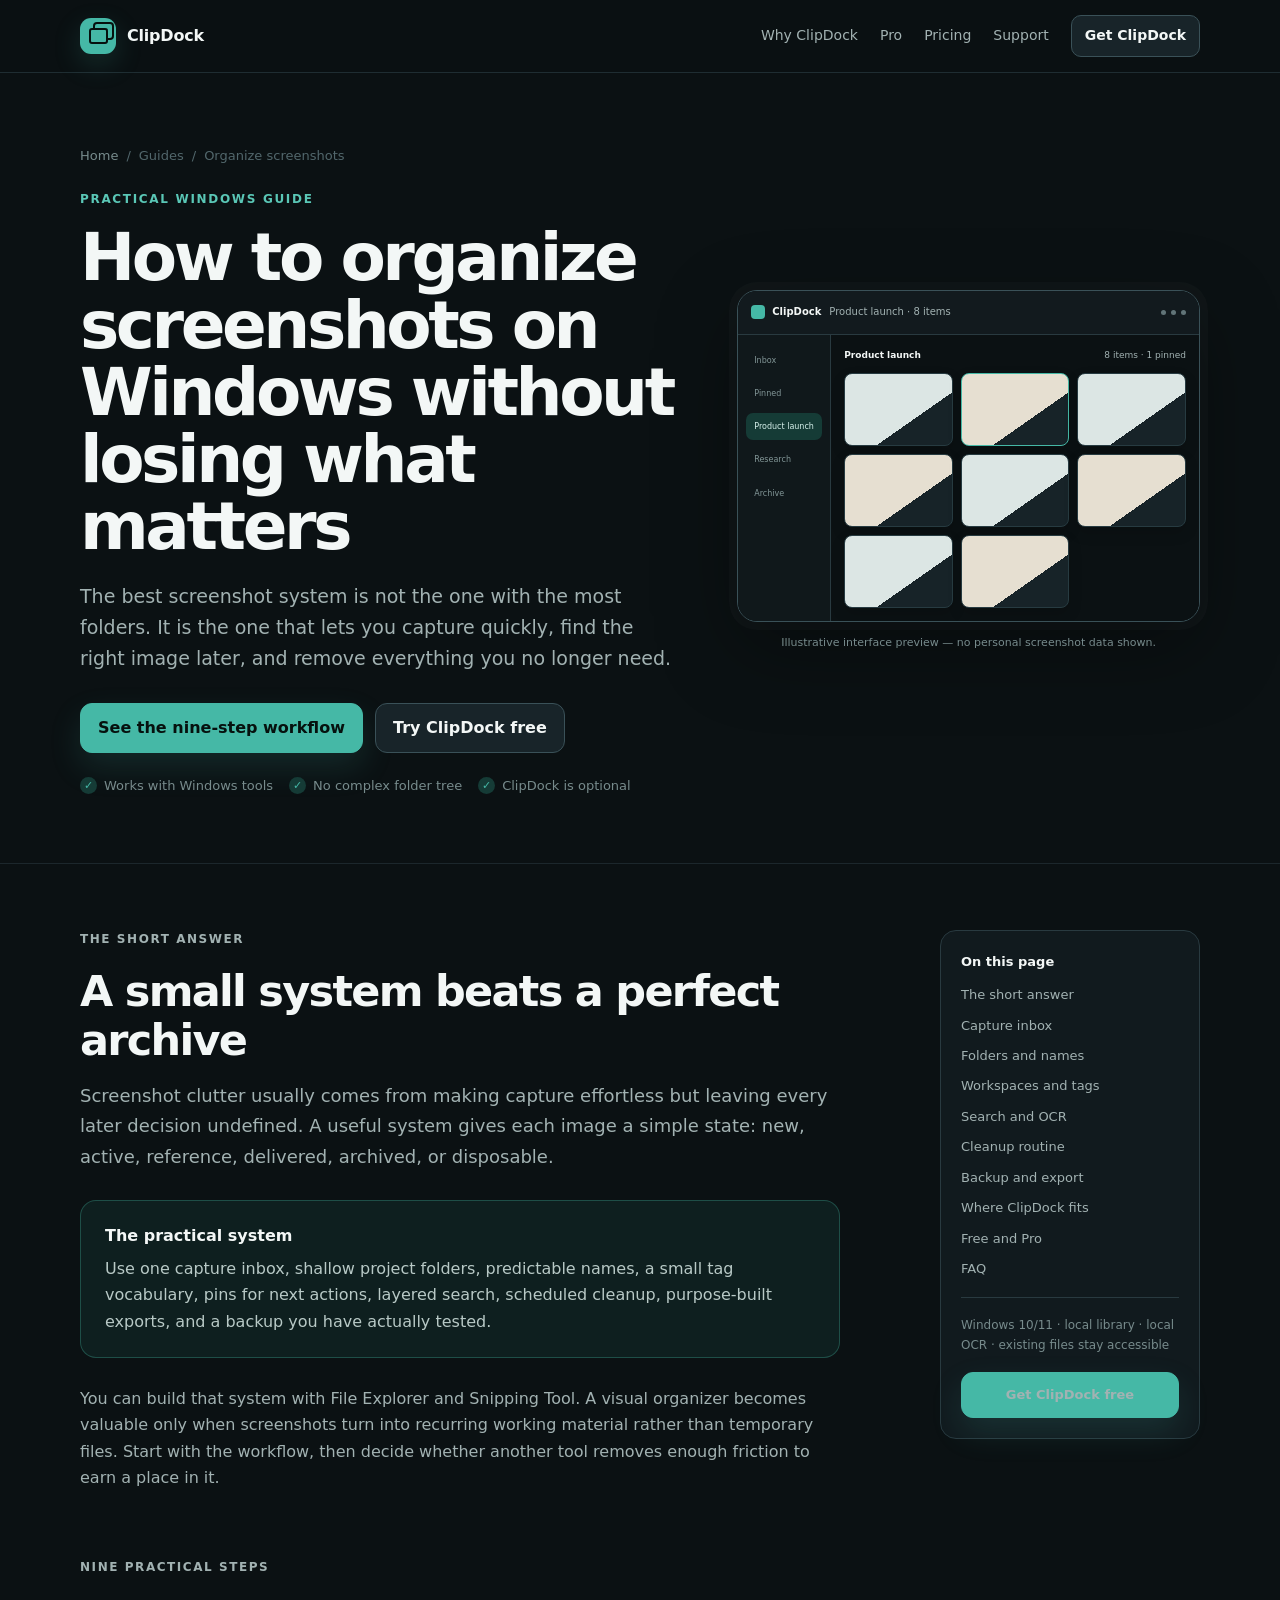
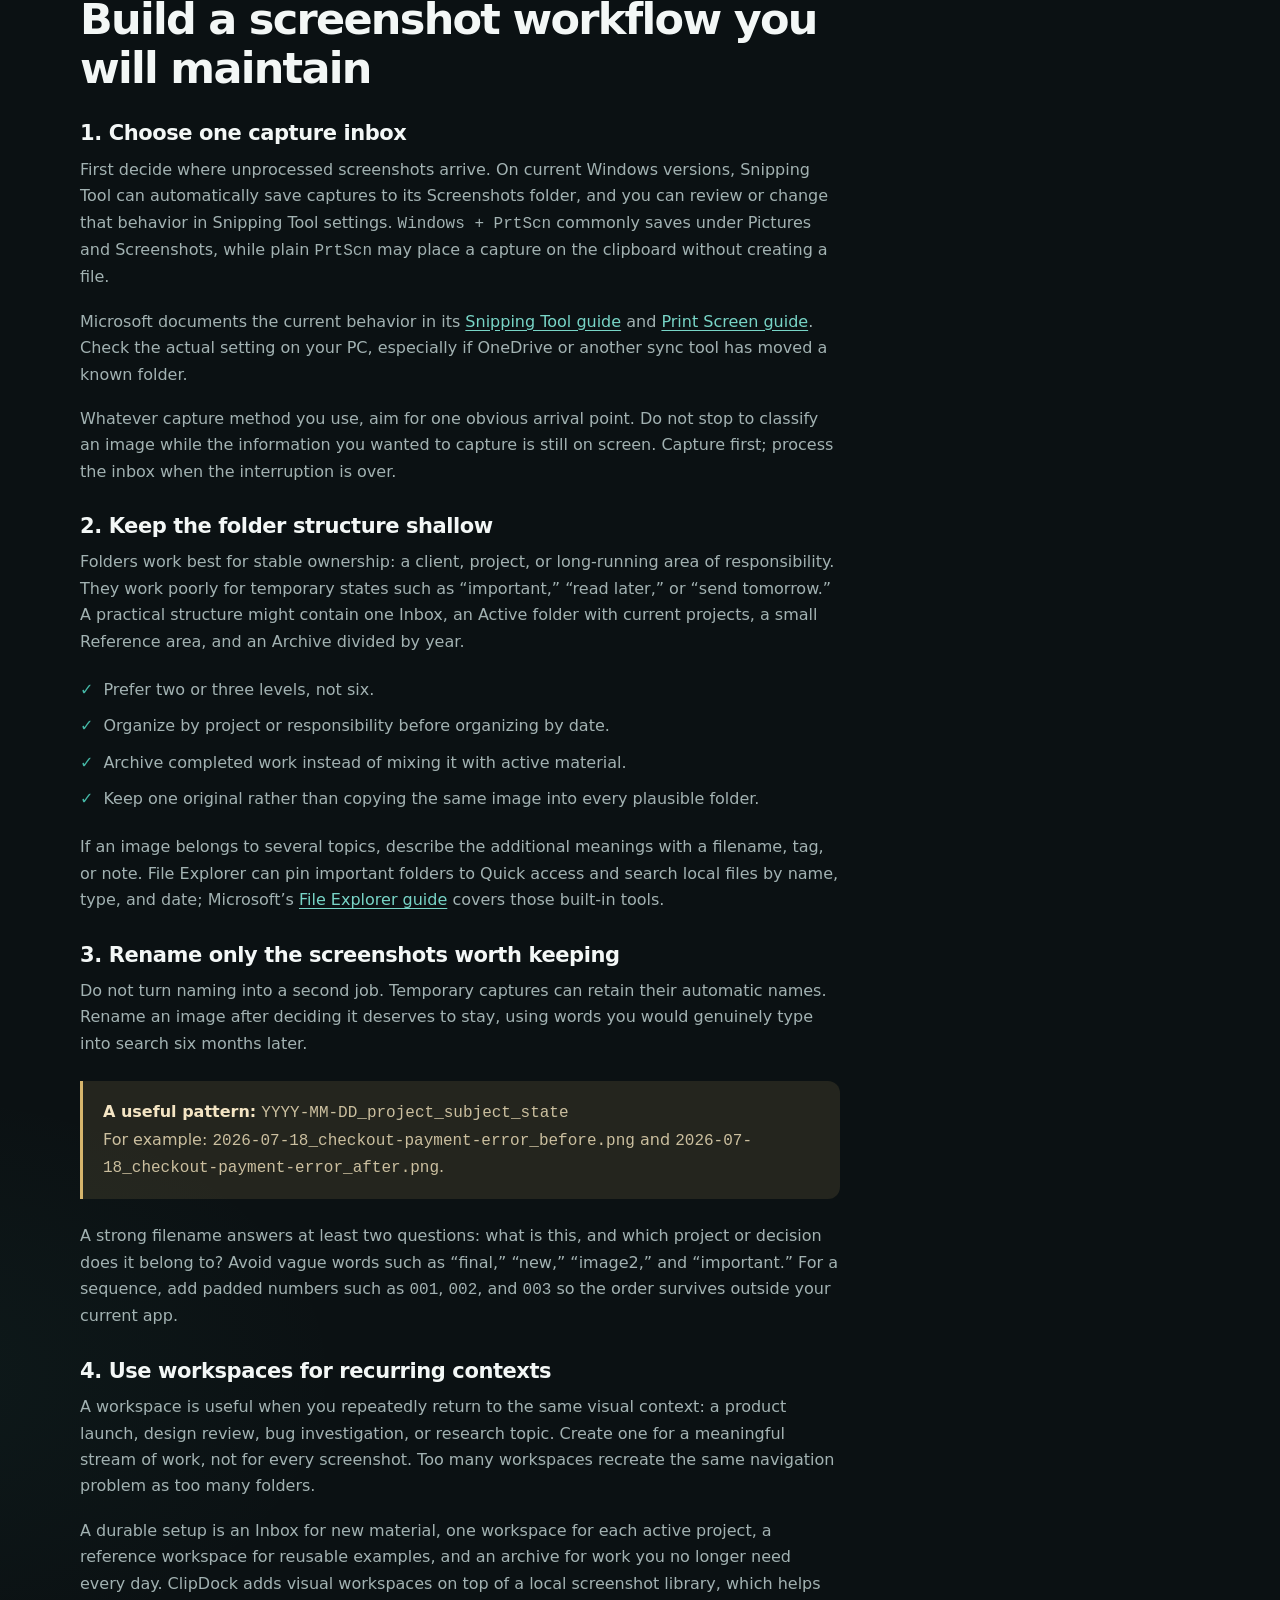
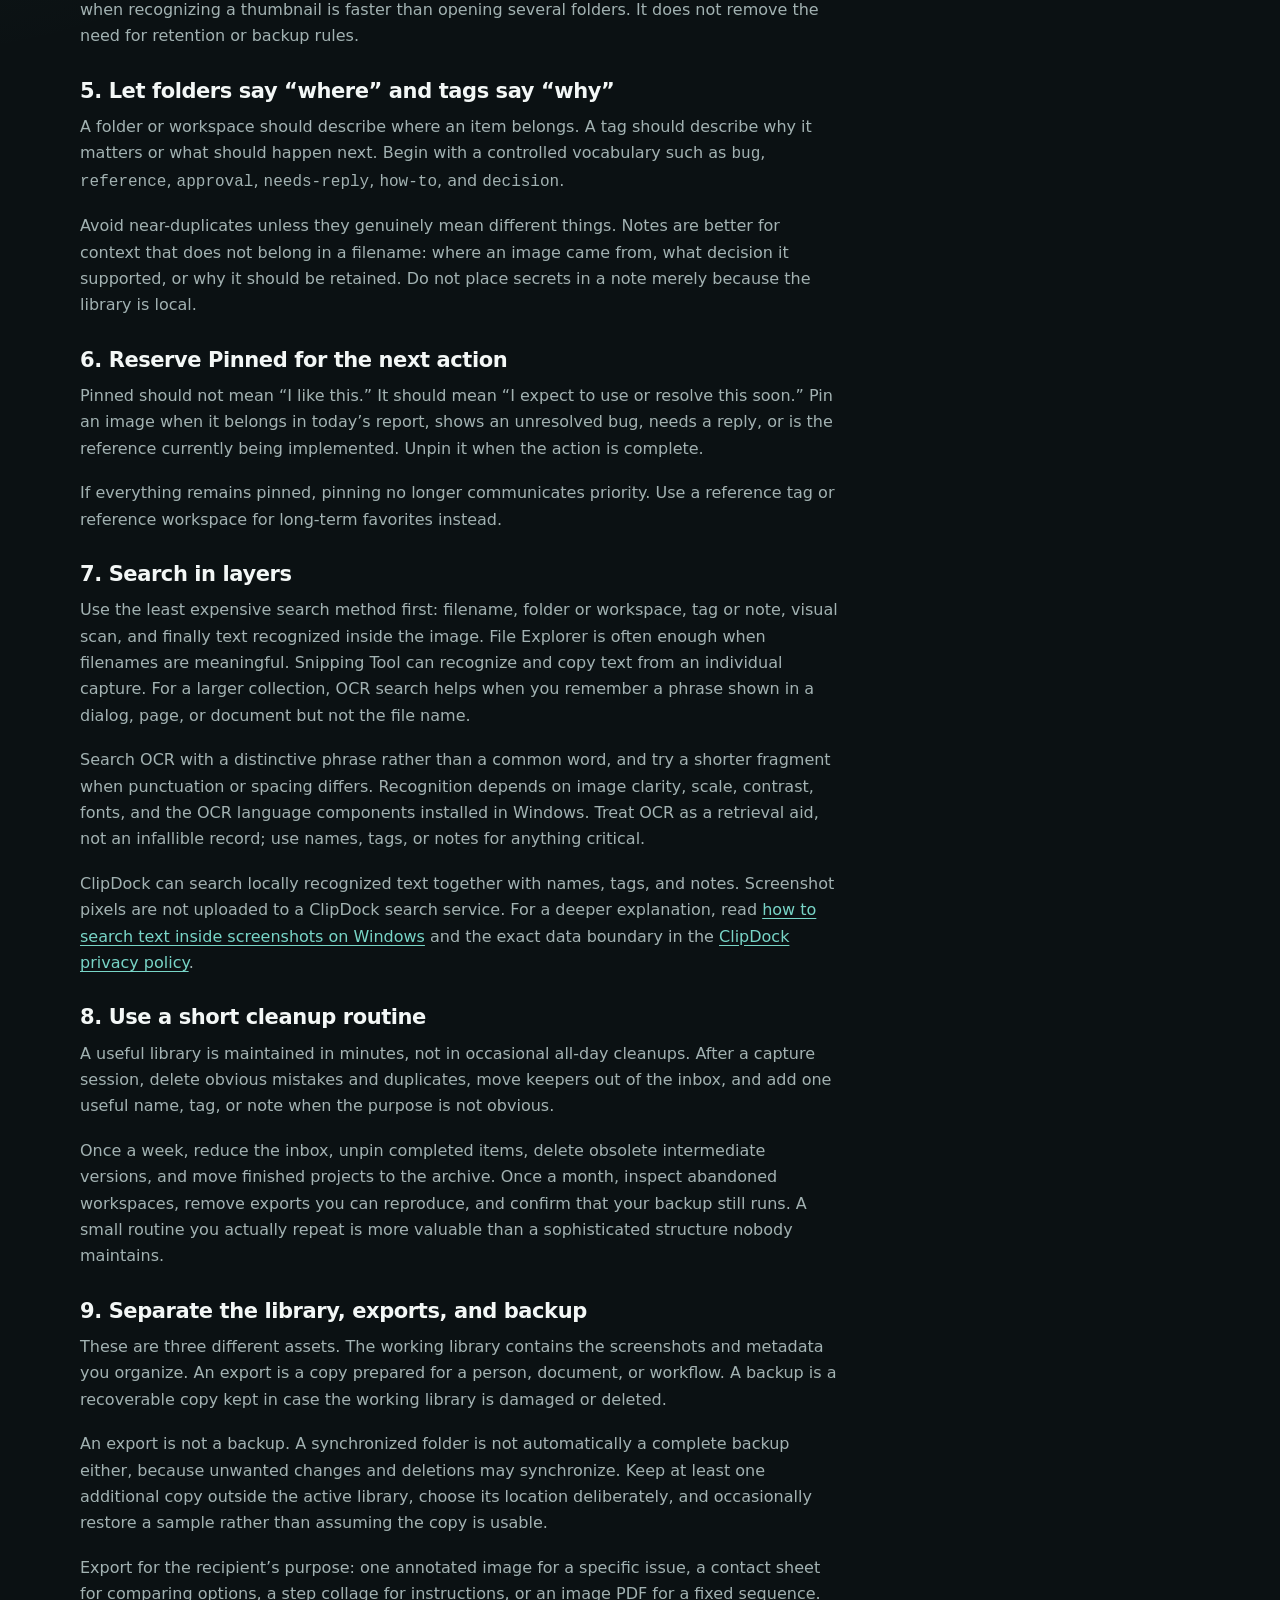
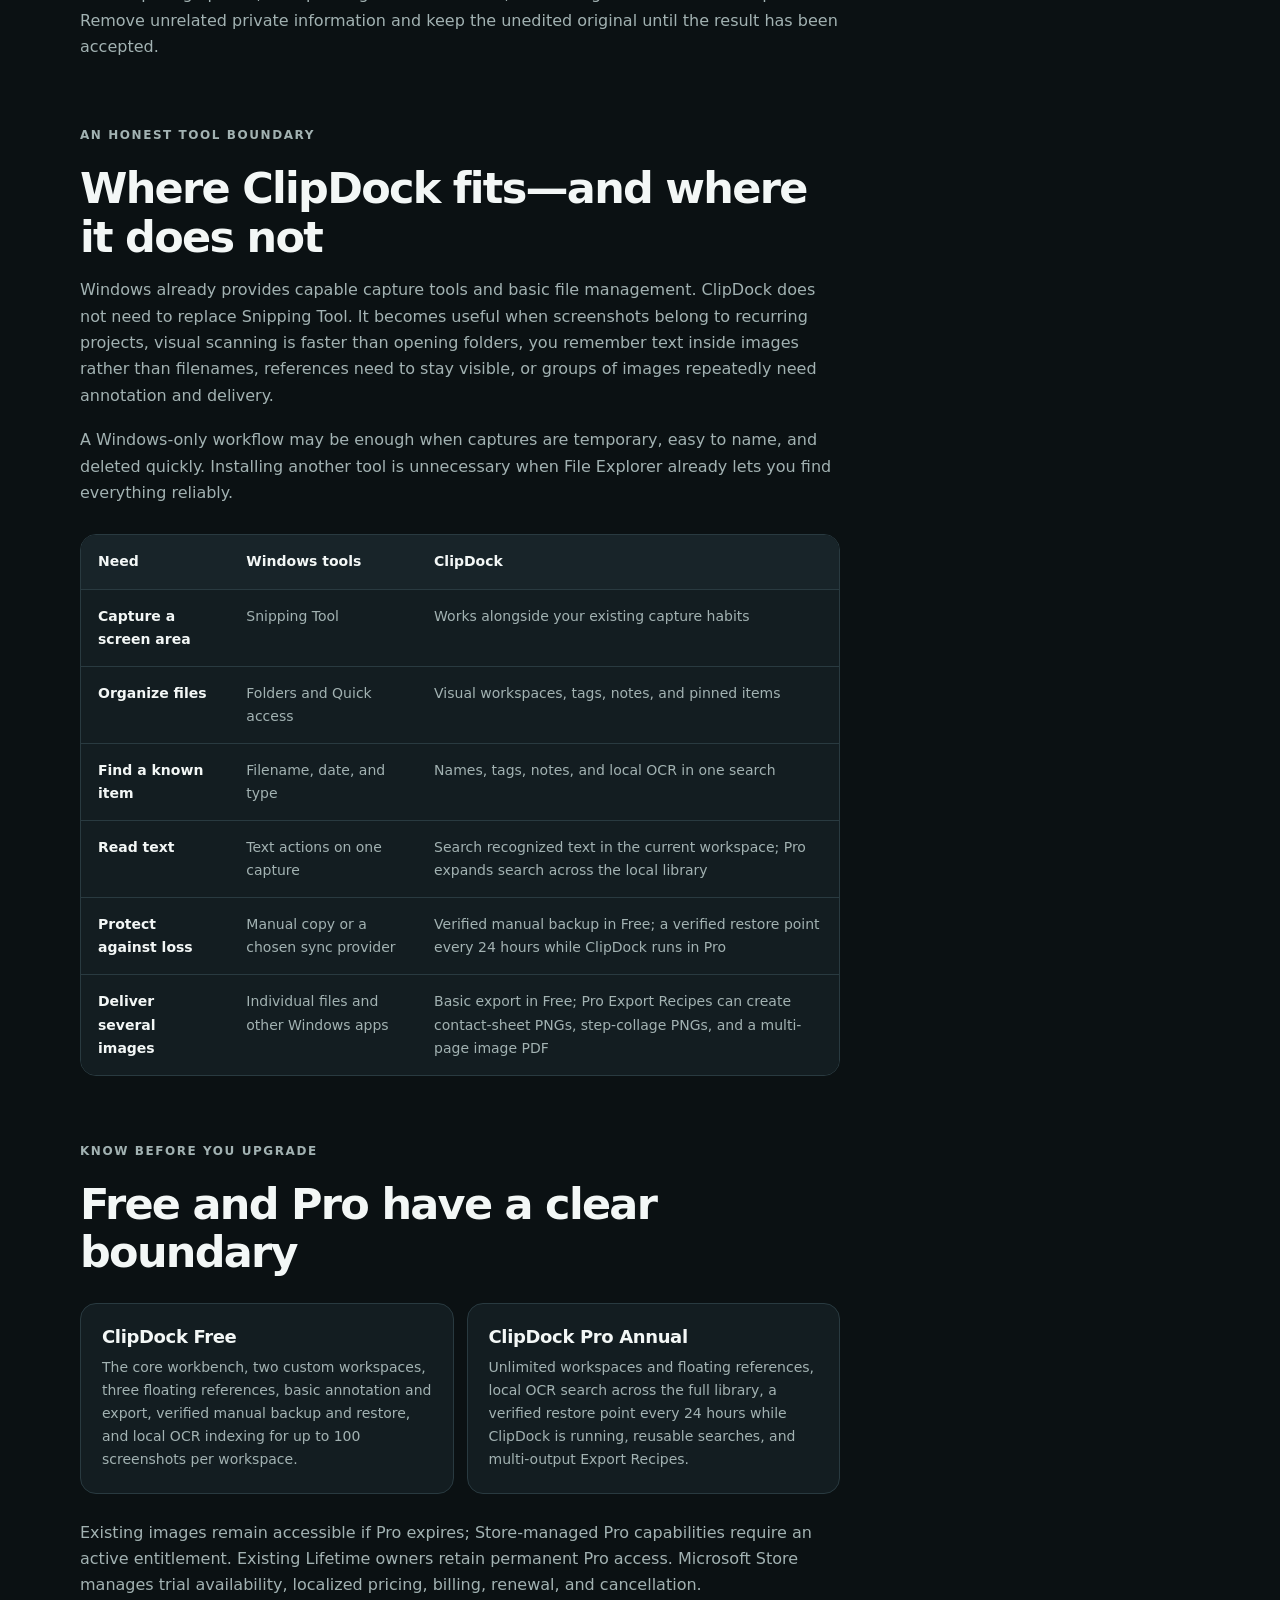
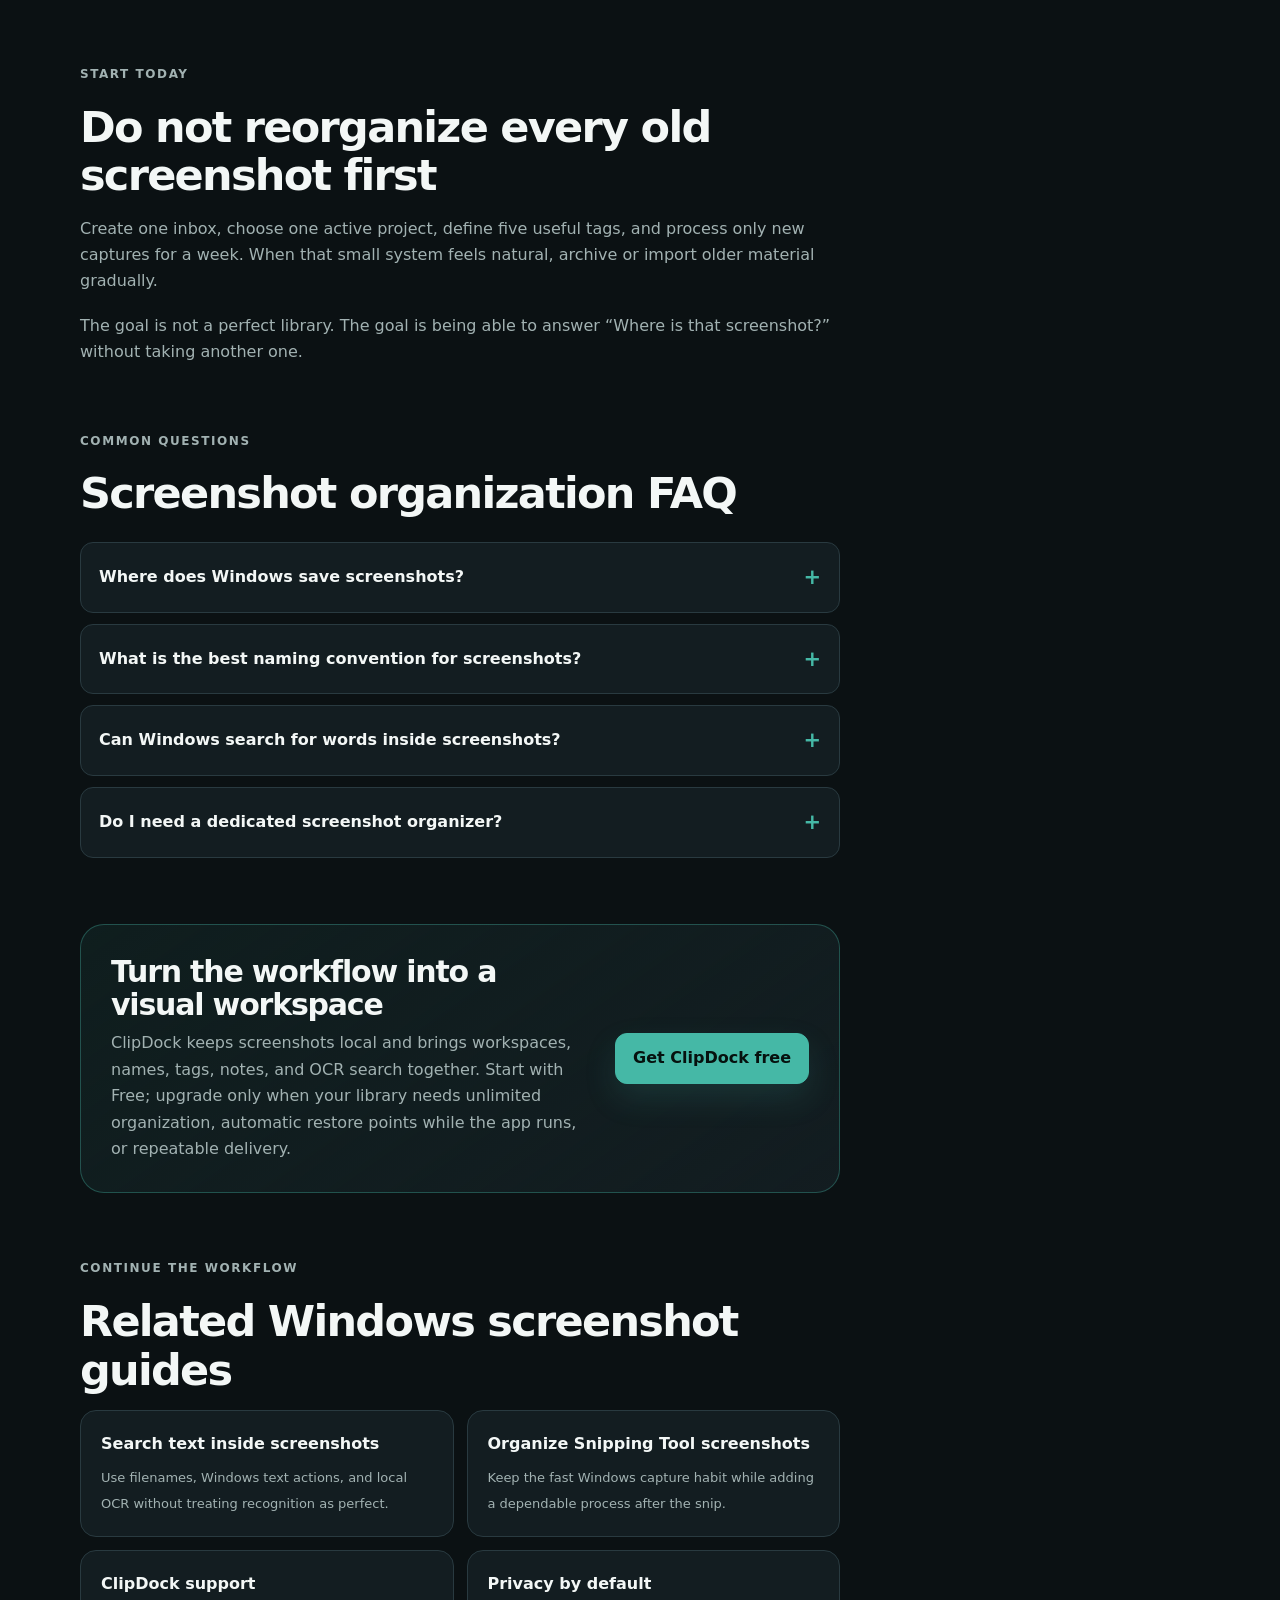
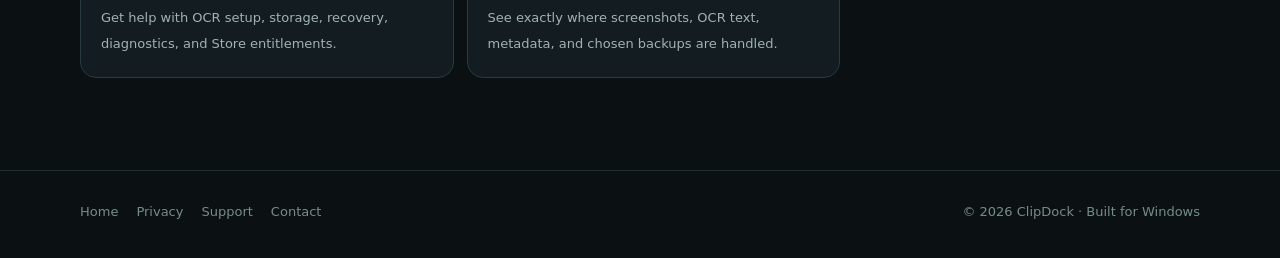
==== how-to-organize-screenshots-on-windows.html @ 5dc4f521 "feat: add focused screenshot workflow guides" ====
<!doctype html>
<html lang="en">
<head>
  <meta charset="utf-8" />
  <meta name="viewport" content="width=device-width,initial-scale=1" />
  <meta name="color-scheme" content="dark" />
  <meta name="theme-color" content="#0b1113" />
  <title>How to Organize Screenshots on Windows | ClipDock</title>
  <meta name="description" content="A practical system for organizing Windows screenshots with folders, useful names, tags, search, cleanup, exports and a backup you can restore." />
  <meta name="robots" content="index,follow,max-image-preview:large" />
  <link rel="canonical" href="https://getclipdock.com/how-to-organize-screenshots-on-windows.html" />
  <link rel="icon" href="/favicon.svg" type="image/svg+xml" />
  <link rel="icon" href="/favicon-32.png" sizes="32x32" type="image/png" />
  <link rel="apple-touch-icon" href="/apple-touch-icon.png" />
  <link rel="manifest" href="/site.webmanifest" />
  <link rel="stylesheet" href="/assets/content.css" />

  <meta property="og:type" content="article" />
  <meta property="og:site_name" content="ClipDock" />
  <meta property="og:title" content="How to Organize Screenshots on Windows" />
  <meta property="og:description" content="A practical nine-step system for turning a crowded Screenshots folder into a library you can actually search, maintain and restore." />
  <meta property="og:url" content="https://getclipdock.com/how-to-organize-screenshots-on-windows.html" />
  <meta property="og:image" content="https://getclipdock.com/assets/og/clipdock-og.png" />
  <meta property="og:image:width" content="1200" />
  <meta property="og:image:height" content="630" />
  <meta property="og:image:alt" content="ClipDock searchable screenshot workspace for Windows" />
  <meta property="article:published_time" content="2026-07-18" />
  <meta property="article:modified_time" content="2026-07-18" />
  <meta name="twitter:card" content="summary_large_image" />
  <meta name="twitter:title" content="How to Organize Screenshots on Windows" />
  <meta name="twitter:description" content="A practical nine-step system for folders, names, tags, OCR search, cleanup, exports and backup." />
  <meta name="twitter:image" content="https://getclipdock.com/assets/og/clipdock-og.png" />
  <meta name="twitter:image:alt" content="ClipDock searchable screenshot workspace for Windows" />

  <script type="application/ld+json">
  {
    "@context": "https://schema.org",
    "@graph": [
      {
        "@type": "BreadcrumbList",
        "itemListElement": [
          {"@type": "ListItem", "position": 1, "name": "Home", "item": "https://getclipdock.com/"},
          {"@type": "ListItem", "position": 2, "name": "Guides", "item": "https://getclipdock.com/#guides"},
          {"@type": "ListItem", "position": 3, "name": "How to organize screenshots on Windows", "item": "https://getclipdock.com/how-to-organize-screenshots-on-windows.html"}
        ]
      },
      {
        "@type": "Article",
        "headline": "How to organize screenshots on Windows without losing what matters",
        "description": "A practical nine-step workflow for organizing, finding, cleaning up, exporting and backing up screenshots on Windows.",
        "datePublished": "2026-07-18",
        "dateModified": "2026-07-18",
        "mainEntityOfPage": "https://getclipdock.com/how-to-organize-screenshots-on-windows.html",
        "image": "https://getclipdock.com/assets/og/clipdock-og.png",
        "author": {"@type": "Organization", "name": "ClipDock", "url": "https://getclipdock.com/"},
        "publisher": {"@type": "Organization", "name": "ClipDock", "url": "https://getclipdock.com/"}
      }
    ]
  }
  </script>
</head>
<body>
  <a class="skipLink" href="#main">Skip to content</a>

  <header class="siteHeader">
    <div class="shell headerInner">
      <a class="brandLockup" href="/" aria-label="ClipDock home">
        <span class="brandMark" aria-hidden="true"></span>
        <span>ClipDock</span>
      </a>
      <nav class="headerNav" aria-label="Primary navigation">
        <a href="/#features">Why ClipDock</a>
        <a href="/#pro">Pro</a>
        <a href="/#pricing">Pricing</a>
        <a href="support.html">Support</a>
        <a class="button buttonSmall headerStore" href="https://apps.microsoft.com/detail/9NG4M120496J?cid=clipdock_website_organize_header" target="_blank" rel="noopener noreferrer">Get ClipDock</a>
      </nav>
    </div>
  </header>

  <main id="main">
    <section class="shell guideHero" aria-labelledby="guide-title">
      <div class="guideHeroCopy">
        <nav class="breadcrumbs" aria-label="Breadcrumb">
          <a href="/">Home</a><span aria-hidden="true">/</span><span>Guides</span><span aria-hidden="true">/</span><span>Organize screenshots</span>
        </nav>
        <p class="eyebrow">Practical Windows guide</p>
        <h1 id="guide-title">How to organize screenshots on Windows without losing what matters</h1>
        <p class="heroLead">The best screenshot system is not the one with the most folders. It is the one that lets you capture quickly, find the right image later, and remove everything you no longer need.</p>
        <div class="heroActions">
          <a class="button buttonPrimary" href="#workflow">See the nine-step workflow</a>
          <a class="button" href="https://apps.microsoft.com/detail/9NG4M120496J?cid=clipdock_website_organize_hero" target="_blank" rel="noopener noreferrer">Try ClipDock free</a>
        </div>
        <ul class="heroMeta" aria-label="Guide summary">
          <li>Works with Windows tools</li>
          <li>No complex folder tree</li>
          <li>ClipDock is optional</li>
        </ul>
      </div>

      <div>
        <div class="productVisual" role="img" aria-label="Illustrated ClipDock workspace with project navigation, organized screenshot cards and one pinned item">
          <div class="visualTop">
            <span class="visualBrand"><i aria-hidden="true"></i>ClipDock</span>
            <span>Product launch · 8 items</span>
            <span class="visualDots" aria-hidden="true"><i></i><i></i><i></i></span>
          </div>
          <div class="workspaceMock">
            <div class="workspaceSide" aria-hidden="true">
              <span>Inbox</span>
              <span>Pinned</span>
              <span class="active">Product launch</span>
              <span>Research</span>
              <span>Archive</span>
            </div>
            <div class="workspaceCanvas" aria-hidden="true">
              <div class="workspaceHead"><strong>Product launch</strong><span>8 items · 1 pinned</span></div>
              <div class="workspaceGrid">
                <span class="workspaceCard"></span><span class="workspaceCard pinned"></span><span class="workspaceCard"></span>
                <span class="workspaceCard"></span><span class="workspaceCard"></span><span class="workspaceCard"></span>
                <span class="workspaceCard"></span><span class="workspaceCard"></span>
              </div>
            </div>
          </div>
        </div>
        <p class="visualCaption">Illustrative interface preview — no personal screenshot data shown.</p>
      </div>
    </section>

    <section class="contentSection">
      <div class="shell contentLayout">
        <article class="article">
          <section id="quick-answer">
            <p class="kicker">The short answer</p>
            <h2>A small system beats a perfect archive</h2>
            <p class="lede">Screenshot clutter usually comes from making capture effortless but leaving every later decision undefined. A useful system gives each image a simple state: new, active, reference, delivered, archived, or disposable.</p>
            <div class="callout">
              <strong>The practical system</strong>
              <p>Use one capture inbox, shallow project folders, predictable names, a small tag vocabulary, pins for next actions, layered search, scheduled cleanup, purpose-built exports, and a backup you have actually tested.</p>
            </div>
            <p>You can build that system with File Explorer and Snipping Tool. A visual organizer becomes valuable only when screenshots turn into recurring working material rather than temporary files. Start with the workflow, then decide whether another tool removes enough friction to earn a place in it.</p>
          </section>

          <section id="workflow">
            <p class="kicker">Nine practical steps</p>
            <h2>Build a screenshot workflow you will maintain</h2>

            <h3 id="inbox">1. Choose one capture inbox</h3>
            <p>First decide where unprocessed screenshots arrive. On current Windows versions, Snipping Tool can automatically save captures to its Screenshots folder, and you can review or change that behavior in Snipping Tool settings. <code>Windows + PrtScn</code> commonly saves under Pictures and Screenshots, while plain <code>PrtScn</code> may place a capture on the clipboard without creating a file.</p>
            <p>Microsoft documents the current behavior in its <a href="https://support.microsoft.com/en-us/windows/apps/use-snipping-tool-to-capture-screenshots" target="_blank" rel="noopener noreferrer">Snipping Tool guide</a> and <a href="https://support.microsoft.com/en-us/windows/keyboard-shortcut-for-print-screen-601210c0-b3a9-7b58-bc40-bae4dcf5f108" target="_blank" rel="noopener noreferrer">Print Screen guide</a>. Check the actual setting on your PC, especially if OneDrive or another sync tool has moved a known folder.</p>
            <p>Whatever capture method you use, aim for one obvious arrival point. Do not stop to classify an image while the information you wanted to capture is still on screen. Capture first; process the inbox when the interruption is over.</p>

            <h3 id="folders">2. Keep the folder structure shallow</h3>
            <p>Folders work best for stable ownership: a client, project, or long-running area of responsibility. They work poorly for temporary states such as “important,” “read later,” or “send tomorrow.” A practical structure might contain one Inbox, an Active folder with current projects, a small Reference area, and an Archive divided by year.</p>
            <ul class="checkList">
              <li>Prefer two or three levels, not six.</li>
              <li>Organize by project or responsibility before organizing by date.</li>
              <li>Archive completed work instead of mixing it with active material.</li>
              <li>Keep one original rather than copying the same image into every plausible folder.</li>
            </ul>
            <p>If an image belongs to several topics, describe the additional meanings with a filename, tag, or note. File Explorer can pin important folders to Quick access and search local files by name, type, and date; Microsoft’s <a href="https://support.microsoft.com/en-us/windows/experience/fileexplorer/file-explorer-in-windows" target="_blank" rel="noopener noreferrer">File Explorer guide</a> covers those built-in tools.</p>

            <h3 id="names">3. Rename only the screenshots worth keeping</h3>
            <p>Do not turn naming into a second job. Temporary captures can retain their automatic names. Rename an image after deciding it deserves to stay, using words you would genuinely type into search six months later.</p>
            <div class="note"><strong>A useful pattern:</strong> <code>YYYY-MM-DD_project_subject_state</code><br />For example: <code>2026-07-18_checkout-payment-error_before.png</code> and <code>2026-07-18_checkout-payment-error_after.png</code>.</div>
            <p>A strong filename answers at least two questions: what is this, and which project or decision does it belong to? Avoid vague words such as “final,” “new,” “image2,” and “important.” For a sequence, add padded numbers such as <code>001</code>, <code>002</code>, and <code>003</code> so the order survives outside your current app.</p>

            <h3 id="workspaces">4. Use workspaces for recurring contexts</h3>
            <p>A workspace is useful when you repeatedly return to the same visual context: a product launch, design review, bug investigation, or research topic. Create one for a meaningful stream of work, not for every screenshot. Too many workspaces recreate the same navigation problem as too many folders.</p>
            <p>A durable setup is an Inbox for new material, one workspace for each active project, a reference workspace for reusable examples, and an archive for work you no longer need every day. ClipDock adds visual workspaces on top of a local screenshot library, which helps when recognizing a thumbnail is faster than opening several folders. It does not remove the need for retention or backup rules.</p>

            <h3 id="tags">5. Let folders say “where” and tags say “why”</h3>
            <p>A folder or workspace should describe where an item belongs. A tag should describe why it matters or what should happen next. Begin with a controlled vocabulary such as <code>bug</code>, <code>reference</code>, <code>approval</code>, <code>needs-reply</code>, <code>how-to</code>, and <code>decision</code>.</p>
            <p>Avoid near-duplicates unless they genuinely mean different things. Notes are better for context that does not belong in a filename: where an image came from, what decision it supported, or why it should be retained. Do not place secrets in a note merely because the library is local.</p>

            <h3 id="pinned">6. Reserve Pinned for the next action</h3>
            <p>Pinned should not mean “I like this.” It should mean “I expect to use or resolve this soon.” Pin an image when it belongs in today’s report, shows an unresolved bug, needs a reply, or is the reference currently being implemented. Unpin it when the action is complete.</p>
            <p>If everything remains pinned, pinning no longer communicates priority. Use a reference tag or reference workspace for long-term favorites instead.</p>

            <h3 id="search">7. Search in layers</h3>
            <p>Use the least expensive search method first: filename, folder or workspace, tag or note, visual scan, and finally text recognized inside the image. File Explorer is often enough when filenames are meaningful. Snipping Tool can recognize and copy text from an individual capture. For a larger collection, OCR search helps when you remember a phrase shown in a dialog, page, or document but not the file name.</p>
            <p>Search OCR with a distinctive phrase rather than a common word, and try a shorter fragment when punctuation or spacing differs. Recognition depends on image clarity, scale, contrast, fonts, and the OCR language components installed in Windows. Treat OCR as a retrieval aid, not an infallible record; use names, tags, or notes for anything critical.</p>
            <p>ClipDock can search locally recognized text together with names, tags, and notes. Screenshot pixels are not uploaded to a ClipDock search service. For a deeper explanation, read <a href="search-text-in-screenshots-windows.html">how to search text inside screenshots on Windows</a> and the exact data boundary in the <a href="privacy.html">ClipDock privacy policy</a>.</p>

            <h3 id="cleanup">8. Use a short cleanup routine</h3>
            <p>A useful library is maintained in minutes, not in occasional all-day cleanups. After a capture session, delete obvious mistakes and duplicates, move keepers out of the inbox, and add one useful name, tag, or note when the purpose is not obvious.</p>
            <p>Once a week, reduce the inbox, unpin completed items, delete obsolete intermediate versions, and move finished projects to the archive. Once a month, inspect abandoned workspaces, remove exports you can reproduce, and confirm that your backup still runs. A small routine you actually repeat is more valuable than a sophisticated structure nobody maintains.</p>

            <h3 id="backup-export">9. Separate the library, exports, and backup</h3>
            <p>These are three different assets. The working library contains the screenshots and metadata you organize. An export is a copy prepared for a person, document, or workflow. A backup is a recoverable copy kept in case the working library is damaged or deleted.</p>
            <p>An export is not a backup. A synchronized folder is not automatically a complete backup either, because unwanted changes and deletions may synchronize. Keep at least one additional copy outside the active library, choose its location deliberately, and occasionally restore a sample rather than assuming the copy is usable.</p>
            <p>Export for the recipient’s purpose: one annotated image for a specific issue, a contact sheet for comparing options, a step collage for instructions, or an image PDF for a fixed sequence. Remove unrelated private information and keep the unedited original until the result has been accepted.</p>
          </section>

          <section id="where-clipdock-fits">
            <p class="kicker">An honest tool boundary</p>
            <h2>Where ClipDock fits—and where it does not</h2>
            <p>Windows already provides capable capture tools and basic file management. ClipDock does not need to replace Snipping Tool. It becomes useful when screenshots belong to recurring projects, visual scanning is faster than opening folders, you remember text inside images rather than filenames, references need to stay visible, or groups of images repeatedly need annotation and delivery.</p>
            <p>A Windows-only workflow may be enough when captures are temporary, easy to name, and deleted quickly. Installing another tool is unnecessary when File Explorer already lets you find everything reliably.</p>
            <div class="comparisonWrap">
              <table class="comparison">
                <thead><tr><th scope="col">Need</th><th scope="col">Windows tools</th><th scope="col">ClipDock</th></tr></thead>
                <tbody>
                  <tr><td>Capture a screen area</td><td>Snipping Tool</td><td>Works alongside your existing capture habits</td></tr>
                  <tr><td>Organize files</td><td>Folders and Quick access</td><td>Visual workspaces, tags, notes, and pinned items</td></tr>
                  <tr><td>Find a known item</td><td>Filename, date, and type</td><td>Names, tags, notes, and local OCR in one search</td></tr>
                  <tr><td>Read text</td><td>Text actions on one capture</td><td>Search recognized text in the current workspace; Pro expands search across the local library</td></tr>
                  <tr><td>Protect against loss</td><td>Manual copy or a chosen sync provider</td><td>Verified manual backup in Free; a verified restore point every 24 hours while ClipDock runs in Pro</td></tr>
                  <tr><td>Deliver several images</td><td>Individual files and other Windows apps</td><td>Basic export in Free; Pro Export Recipes can create contact-sheet PNGs, step-collage PNGs, and a multi-page image PDF</td></tr>
                </tbody>
              </table>
            </div>
          </section>

          <section id="free-pro">
            <p class="kicker">Know before you upgrade</p>
            <h2>Free and Pro have a clear boundary</h2>
            <div class="featureGrid">
              <div class="featureCard">
                <h3>ClipDock Free</h3>
                <p>The core workbench, two custom workspaces, three floating references, basic annotation and export, verified manual backup and restore, and local OCR indexing for up to 100 screenshots per workspace.</p>
              </div>
              <div class="featureCard">
                <h3>ClipDock Pro Annual</h3>
                <p>Unlimited workspaces and floating references, local OCR search across the full library, a verified restore point every 24 hours while ClipDock is running, reusable searches, and multi-output Export Recipes.</p>
              </div>
            </div>
            <p>Existing images remain accessible if Pro expires; Store-managed Pro capabilities require an active entitlement. Existing Lifetime owners retain permanent Pro access. Microsoft Store manages trial availability, localized pricing, billing, renewal, and cancellation.</p>
          </section>

          <section id="start-small">
            <p class="kicker">Start today</p>
            <h2>Do not reorganize every old screenshot first</h2>
            <p>Create one inbox, choose one active project, define five useful tags, and process only new captures for a week. When that small system feels natural, archive or import older material gradually.</p>
            <p>The goal is not a perfect library. The goal is being able to answer “Where is that screenshot?” without taking another one.</p>
          </section>

          <section id="faq">
            <p class="kicker">Common questions</p>
            <h2>Screenshot organization FAQ</h2>
            <div class="faqList">
              <details>
                <summary>Where does Windows save screenshots?</summary>
                <p>It depends on the capture method and your settings. Snipping Tool can automatically save to its Screenshots folder, and that location can be changed in its settings. Windows + PrtScn commonly saves under Pictures and Screenshots. Plain PrtScn may copy an image to the clipboard without creating a file. Check the current setting on your PC rather than assuming every capture enters the same folder.</p>
              </details>
              <details>
                <summary>What is the best naming convention for screenshots?</summary>
                <p>Use a predictable combination of date, project, subject, and state, such as 2026-07-18_checkout-error_before.png. Rename screenshots with lasting value, but do not spend time naming every temporary capture. The best words are the ones you would naturally search for later.</p>
              </details>
              <details>
                <summary>Can Windows search for words inside screenshots?</summary>
                <p>Snipping Tool can recognize and copy text from an individual capture. File Explorer is most dependable for filenames, dates, types, and other indexed metadata; it should not be treated as a universal search of every pixel. OCR library search helps across many captures, but recognition can make mistakes, so keep names, tags, or notes for critical records.</p>
              </details>
              <details>
                <summary>Do I need a dedicated screenshot organizer?</summary>
                <p>Not always. Snipping Tool and File Explorer are enough for a small, short-lived collection with useful filenames. A dedicated organizer becomes worthwhile when screenshots span projects, need tags or notes, contain text you want to search, stay visible as references, or require repeated backup and export workflows.</p>
              </details>
            </div>
          </section>

          <section aria-labelledby="cta-title">
            <div class="articleCta">
              <div>
                <h2 id="cta-title">Turn the workflow into a visual workspace</h2>
                <p>ClipDock keeps screenshots local and brings workspaces, names, tags, notes, and OCR search together. Start with Free; upgrade only when your library needs unlimited organization, automatic restore points while the app runs, or repeatable delivery.</p>
              </div>
              <a class="button buttonPrimary" href="https://apps.microsoft.com/detail/9NG4M120496J?cid=clipdock_website_organize_cta" target="_blank" rel="noopener noreferrer">Get ClipDock free</a>
            </div>
          </section>

          <section id="related">
            <p class="kicker">Continue the workflow</p>
            <h2>Related Windows screenshot guides</h2>
            <div class="relatedGrid">
              <a class="relatedCard" href="search-text-in-screenshots-windows.html"><strong>Search text inside screenshots</strong><span>Use filenames, Windows text actions, and local OCR without treating recognition as perfect.</span></a>
              <a class="relatedCard" href="organize-snipping-tool-screenshots.html"><strong>Organize Snipping Tool screenshots</strong><span>Keep the fast Windows capture habit while adding a dependable process after the snip.</span></a>
              <a class="relatedCard" href="support.html"><strong>ClipDock support</strong><span>Get help with OCR setup, storage, recovery, diagnostics, and Store entitlements.</span></a>
              <a class="relatedCard" href="privacy.html"><strong>Privacy by default</strong><span>See exactly where screenshots, OCR text, metadata, and chosen backups are handled.</span></a>
            </div>
          </section>
        </article>

        <aside class="sideRail" aria-label="On this page">
          <strong>On this page</strong>
          <nav>
            <a href="#quick-answer">The short answer</a>
            <a href="#inbox">Capture inbox</a>
            <a href="#folders">Folders and names</a>
            <a href="#workspaces">Workspaces and tags</a>
            <a href="#search">Search and OCR</a>
            <a href="#cleanup">Cleanup routine</a>
            <a href="#backup-export">Backup and export</a>
            <a href="#where-clipdock-fits">Where ClipDock fits</a>
            <a href="#free-pro">Free and Pro</a>
            <a href="#faq">FAQ</a>
          </nav>
          <div class="railRule"></div>
          <p>Windows 10/11 · local library · local OCR · existing files stay accessible</p>
          <a class="button buttonPrimary" href="https://apps.microsoft.com/detail/9NG4M120496J?cid=clipdock_website_organize_rail" target="_blank" rel="noopener noreferrer">Get ClipDock free</a>
        </aside>
      </div>
    </section>
  </main>

  <footer>
    <div class="shell footerInner">
      <div class="footerLinks"><a href="/">Home</a><a href="privacy.html">Privacy</a><a href="support.html">Support</a><a href="mailto:limingjin777@gmail.com">Contact</a></div>
      <div>© 2026 ClipDock · Built for Windows</div>
    </div>
  </footer>
</body>
</html>
---- assets/content.css ----
:root{
  --bg:#0b1113;
  --bg-deep:#080d0f;
  --surface:#131d21;
  --surface-raised:#182429;
  --surface-high:#1d2b30;
  --border:#293a40;
  --border-strong:#3a5158;
  --text:#f3f7f6;
  --muted:#a2b2b2;
  --muted-2:#778b8c;
  --brand:#45b8a6;
  --brand-hover:#5ac7b6;
  --brand-soft:#153b36;
  --on-brand:#06110e;
  --pro:#d6b56c;
  --pro-soft:rgba(214,181,108,.12);
  --danger:#ff7b79;
  --shadow:0 26px 80px rgba(0,0,0,.34);
  --radius-sm:10px;
  --radius-md:16px;
  --radius-lg:24px;
  --shell:1120px;
}

*{box-sizing:border-box}
html{scroll-behavior:smooth}
body{
  margin:0;
  min-width:320px;
  color:var(--text);
  background:
    radial-gradient(820px 480px at 88% -8%,rgba(69,184,166,.11),transparent 68%),
    radial-gradient(620px 400px at -8% 36%,rgba(69,184,166,.05),transparent 72%),
    var(--bg);
  font-family:Inter,ui-sans-serif,system-ui,-apple-system,"Segoe UI",Roboto,Arial,sans-serif;
  font-size:16px;
  line-height:1.65;
  -webkit-font-smoothing:antialiased;
}

a{color:inherit}
a,button,summary{-webkit-tap-highlight-color:transparent}
a:focus-visible,summary:focus-visible{
  outline:3px solid rgba(69,184,166,.55);
  outline-offset:3px;
  border-radius:8px;
}
.skipLink{
  position:fixed;left:16px;top:-64px;z-index:100;
  padding:10px 14px;border-radius:10px;background:var(--brand);color:var(--on-brand);
  font-weight:850;transition:top .18s ease;
}
.skipLink:focus{top:16px}
.shell{width:min(var(--shell),calc(100% - 40px));margin-inline:auto}

.siteHeader{
  position:sticky;top:0;z-index:50;border-bottom:1px solid rgba(41,58,64,.72);
  background:rgba(11,17,19,.86);backdrop-filter:blur(18px);
}
.headerInner{min-height:72px;display:flex;align-items:center;justify-content:space-between;gap:24px}
.brandLockup{display:inline-flex;align-items:center;gap:11px;text-decoration:none;font-weight:850;letter-spacing:-.2px}
.brandMark{
  position:relative;display:grid;place-items:center;width:36px;height:36px;border-radius:11px;
  background:var(--brand);box-shadow:0 10px 28px rgba(69,184,166,.17);
}
.brandMark::before{
  content:"";width:15px;height:12px;border:2px solid var(--on-brand);border-radius:3px;
  box-shadow:5px -5px 0 -1px var(--brand),5px -5px 0 1px var(--on-brand);
}
.headerNav{display:flex;align-items:center;gap:22px;color:var(--muted);font-size:14px}
.headerNav a{text-decoration:none;transition:color .16s ease}
.headerNav a:hover{color:var(--text)}

.button{
  display:inline-flex;align-items:center;justify-content:center;gap:9px;min-height:46px;
  padding:11px 17px;border:1px solid var(--border-strong);border-radius:12px;
  background:var(--surface-raised);color:var(--text);text-decoration:none;font-weight:800;
  transition:transform .16s ease,background .16s ease,border-color .16s ease,box-shadow .16s ease;
}
.button:hover{transform:translateY(-1px);background:var(--surface-high);border-color:#4c666d}
.buttonPrimary{background:var(--brand);color:var(--on-brand);border-color:var(--brand);box-shadow:0 14px 32px rgba(69,184,166,.15)}
.buttonPrimary:hover{background:var(--brand-hover);border-color:var(--brand-hover)}
.buttonSmall{min-height:38px;padding:8px 13px;border-radius:10px;font-size:14px}

.breadcrumbs{display:flex;align-items:center;gap:8px;margin:0 0 24px;color:var(--muted-2);font-size:13px}
.breadcrumbs a{text-decoration:none}.breadcrumbs a:hover{color:var(--text)}
.breadcrumbs span{color:#52676c}
.guideHero{display:grid;grid-template-columns:minmax(0,1fr) minmax(390px,.78fr);gap:64px;align-items:center;padding-block:72px 66px}
.guideHeroCopy{min-width:0}
.eyebrow{margin:0 0 14px;color:var(--brand-hover);font-size:12px;font-weight:900;letter-spacing:.14em;text-transform:uppercase}
h1,h2,h3,p{margin-top:0}
h1{max-width:760px;margin-bottom:20px;font-size:clamp(42px,5.2vw,66px);line-height:1.02;letter-spacing:-.052em}
.heroLead{max-width:720px;margin-bottom:0;color:var(--muted);font-size:19px;line-height:1.65}
.heroActions{display:flex;gap:12px;flex-wrap:wrap;margin-top:28px}
.heroMeta{display:flex;gap:16px;flex-wrap:wrap;margin:22px 0 0;padding:0;list-style:none;color:var(--muted-2);font-size:13px}
.heroMeta li{display:flex;align-items:center;gap:7px}
.heroMeta li::before{content:"✓";display:grid;place-items:center;width:17px;height:17px;border-radius:50%;background:var(--brand-soft);color:var(--brand);font-size:11px;font-weight:900}

.productVisual{
  overflow:hidden;border:1px solid var(--border-strong);border-radius:20px;
  background:var(--bg-deep);box-shadow:var(--shadow),0 0 0 8px rgba(255,255,255,.018);
}
.visualTop{display:flex;align-items:center;gap:8px;height:44px;padding:0 13px;border-bottom:1px solid var(--border);background:#121a1e;color:var(--muted);font-size:10px}
.visualBrand{display:flex;align-items:center;gap:7px;color:var(--text);font-weight:850}.visualBrand i{width:14px;height:14px;border-radius:4px;background:var(--brand)}
.visualDots{display:flex;gap:5px;margin-left:auto}.visualDots i{width:5px;height:5px;border-radius:50%;background:#617478}
.visualBody{padding:18px;background:linear-gradient(145deg,#10181b,#0b1113)}
.visualSearch{display:flex;align-items:center;gap:9px;height:38px;padding:0 12px;border:1px solid var(--border-strong);border-radius:10px;background:var(--surface);color:var(--muted-2);font-size:11px}
.visualSearch b{color:#d8f2ed;font-weight:700}.visualCount{margin-left:auto;padding:2px 7px;border-radius:999px;background:var(--brand-soft);color:var(--brand);font-size:9px;font-weight:850}
.resultList{display:grid;gap:9px;margin-top:13px}
.resultRow{display:grid;grid-template-columns:64px 1fr auto;gap:10px;align-items:center;padding:9px;border:1px solid #22343a;border-radius:10px;background:#131d21}
.resultThumb{height:45px;border-radius:7px;background:linear-gradient(145deg,#dce8e4,#7ca59e);position:relative;overflow:hidden}
.resultThumb::before{content:"";position:absolute;left:8px;right:8px;top:9px;height:4px;border-radius:4px;background:#263d41;box-shadow:0 10px 0 #68827f,0 20px 0 #a5b8b4}
.resultCopy strong{display:block;font-size:10px}.resultCopy span{display:block;margin-top:4px;color:var(--muted-2);font-size:8px}.resultCopy mark{padding:0 2px;border-radius:3px;background:rgba(69,184,166,.22);color:#8ae0d3}
.resultTag{padding:3px 6px;border-radius:999px;background:var(--brand-soft);color:var(--brand);font-size:8px;font-weight:850}
.workspaceMock{display:grid;grid-template-columns:93px 1fr;min-height:286px}
.workspaceSide{padding:12px 8px;border-right:1px solid var(--border);background:#10181b}
.workspaceSide span{display:block;margin-bottom:6px;padding:7px 8px;border-radius:7px;color:#829697;font-size:8px}.workspaceSide .active{background:var(--brand-soft);color:#d8f2ed}
.workspaceCanvas{padding:13px;background:#0b1113}.workspaceHead{display:flex;justify-content:space-between;margin-bottom:10px;color:var(--muted);font-size:9px}.workspaceHead strong{color:var(--text)}
.workspaceGrid{display:grid;grid-template-columns:repeat(3,1fr);gap:8px}.workspaceCard{height:73px;border:1px solid #273b41;border-radius:8px;background:linear-gradient(145deg,#dce6e4 0 64%,#172328 64%);box-shadow:0 6px 14px rgba(0,0,0,.15)}
.workspaceCard:nth-child(2n){background:linear-gradient(145deg,#e6dfd1 0 64%,#172328 64%)}.workspaceCard.pinned{border-color:var(--brand)}
.captureFlow{display:grid;gap:11px}.flowNode{display:flex;gap:12px;align-items:center;padding:14px;border:1px solid var(--border);border-radius:12px;background:var(--surface)}
.flowNumber{display:grid;place-items:center;flex:0 0 auto;width:30px;height:30px;border-radius:9px;background:var(--brand-soft);color:var(--brand);font-size:11px;font-weight:900}.flowNode strong{display:block;font-size:12px}.flowNode span{display:block;color:var(--muted-2);font-size:9px}.flowArrow{text-align:center;color:#4a6268}
.visualCaption{margin:12px 0 0;color:var(--muted-2);font-size:11px;text-align:center}

.contentSection{padding-block:66px 92px;border-top:1px solid rgba(41,58,64,.56)}
.contentLayout{display:grid;grid-template-columns:minmax(0,760px) 260px;gap:72px;align-items:start;justify-content:space-between}
.article{min-width:0}
.article section{scroll-margin-top:100px;margin-bottom:66px}
.article section:last-child{margin-bottom:0}
.kicker{margin-bottom:10px;color:var(--brand);font-size:12px;font-weight:900;letter-spacing:.13em;text-transform:uppercase}
h2{margin-bottom:16px;font-size:clamp(30px,4vw,43px);line-height:1.13;letter-spacing:-.04em}
h3{margin:28px 0 9px;font-size:21px;line-height:1.3;letter-spacing:-.02em}
.article p,.article li{color:var(--muted)}
.article p{margin-bottom:18px}.article strong{color:var(--text)}
.article a:not(.button){color:#78d5c7;text-underline-offset:3px}
.lede{font-size:18px;line-height:1.7}
.callout{margin:28px 0;padding:22px 24px;border:1px solid rgba(69,184,166,.3);border-radius:var(--radius-md);background:rgba(21,59,54,.36)}
.callout strong{display:block;margin-bottom:6px}.callout p{margin:0;color:#b8c9c6}
.note{margin:24px 0;padding:18px 20px;border-left:3px solid var(--pro);border-radius:0 12px 12px 0;background:var(--pro-soft);color:#cbbf9f}.note strong{color:#f4e5c4}
.stepList{display:grid;gap:13px;margin:28px 0}.stepCard{display:grid;grid-template-columns:auto 1fr;gap:16px;padding:21px;border:1px solid var(--border);border-radius:var(--radius-md);background:var(--surface)}
.stepNo{display:grid;place-items:center;width:38px;height:38px;border-radius:11px;background:var(--brand-soft);color:var(--brand);font-size:12px;font-weight:900}.stepCard h3{margin:2px 0 7px;font-size:18px}.stepCard p{margin:0;font-size:14px}
.featureGrid{display:grid;grid-template-columns:repeat(2,1fr);gap:13px;margin:26px 0}.featureCard{padding:21px;border:1px solid var(--border);border-radius:var(--radius-md);background:var(--surface)}.featureCard h3{margin:0 0 8px;font-size:18px}.featureCard p{margin:0;font-size:14px}
.checkList{display:grid;gap:10px;margin:22px 0;padding:0;list-style:none}.checkList li{display:flex;gap:10px}.checkList li::before{content:"✓";color:var(--brand);font-weight:900}
.comparisonWrap{overflow-x:auto;margin:28px 0;border:1px solid var(--border);border-radius:var(--radius-md)}
.comparison{width:100%;min-width:650px;border-collapse:collapse;background:var(--surface)}
.comparison th,.comparison td{padding:15px 17px;border-bottom:1px solid var(--border);text-align:left;vertical-align:top;font-size:14px}.comparison th{background:var(--surface-raised);color:var(--text)}.comparison td{color:var(--muted)}.comparison tr:last-child td{border-bottom:0}.comparison td:first-child{color:var(--text);font-weight:750}
.sideRail{position:sticky;top:96px;padding:20px;border:1px solid var(--border);border-radius:var(--radius-md);background:rgba(19,29,33,.86)}
.sideRail strong{display:block;margin-bottom:12px;font-size:13px}.sideRail nav{display:grid;gap:9px}.sideRail a{color:var(--muted);text-decoration:none;font-size:13px}.sideRail a:hover{color:var(--text)}
.railRule{height:1px;margin:18px 0;background:var(--border)}.sideRail p{margin:0;color:var(--muted-2);font-size:12px}.sideRail .button{width:100%;margin-top:16px}
.faqList{display:grid;gap:11px;margin-top:24px}.faqList details{border:1px solid var(--border);border-radius:13px;background:var(--surface);padding:0 18px}.faqList summary{display:flex;align-items:center;justify-content:space-between;gap:20px;padding:17px 0;cursor:pointer;font-weight:750;list-style:none}.faqList summary::-webkit-details-marker{display:none}.faqList summary::after{content:"+";color:var(--brand);font-size:21px}.faqList details[open] summary::after{content:"−"}.faqList details p{margin:0 0 17px;color:var(--muted);font-size:14px}
.articleCta{display:flex;align-items:center;justify-content:space-between;gap:28px;padding:30px;border:1px solid rgba(69,184,166,.34);border-radius:var(--radius-lg);background:linear-gradient(145deg,rgba(69,184,166,.08),var(--surface))}.articleCta h2{margin-bottom:8px;font-size:30px}.articleCta p{max-width:580px;margin:0}.articleCta .button{flex:0 0 auto}
.relatedGrid{display:grid;grid-template-columns:repeat(2,1fr);gap:13px}.relatedCard{display:block;padding:20px;border:1px solid var(--border);border-radius:var(--radius-md);background:var(--surface);text-decoration:none}.relatedCard:hover{border-color:var(--border-strong);background:var(--surface-raised)}.relatedCard strong{display:block;margin-bottom:6px}.relatedCard span{color:var(--muted);font-size:13px}

.legalHero{padding-block:62px 38px}.legalHero h1{max-width:800px;margin-bottom:12px;font-size:clamp(40px,5vw,58px)}.legalHero p{max-width:760px;color:var(--muted)}
.legalBody{max-width:860px;padding-bottom:90px}.legalBody h2{margin:44px 0 13px;font-size:27px}.legalBody p,.legalBody li{color:var(--muted)}.legalBody a{color:#78d5c7;text-underline-offset:3px}.legalBody code{padding:2px 6px;border-radius:5px;background:var(--surface-high);color:#d9e5e2}
.supportCard{padding:23px;border:1px solid var(--border);border-radius:var(--radius-md);background:var(--surface)}

footer{padding:30px 0 44px;border-top:1px solid rgba(41,58,64,.7);color:var(--muted-2);font-size:13px}
.footerInner{display:flex;align-items:center;justify-content:space-between;gap:20px}.footerLinks{display:flex;gap:18px;flex-wrap:wrap}.footerLinks a{text-decoration:none}.footerLinks a:hover{color:var(--text)}

@media (max-width:940px){
  .guideHero{grid-template-columns:1fr;gap:42px;padding-top:56px}.productVisual{max-width:700px}
  .contentLayout{grid-template-columns:1fr}.sideRail{position:static;order:-1}.sideRail nav{grid-template-columns:repeat(2,1fr)}
}
@media (max-width:760px){
  .headerNav a:not(.headerStore){display:none}.guideHero{padding-block:48px 52px}
  .contentSection{padding-block:52px 70px}.article section{margin-bottom:52px}
  .featureGrid,.relatedGrid{grid-template-columns:1fr}.articleCta{align-items:flex-start;flex-direction:column}.articleCta .button{width:100%}
}
@media (max-width:560px){
  .shell{width:min(100% - 28px,var(--shell))}.headerInner{min-height:64px}.headerStore{font-size:12px;padding-inline:11px}
  h1{font-size:clamp(38px,12vw,52px)}.heroLead{font-size:17px}.heroActions{align-items:stretch;flex-direction:column}.heroActions .button{width:100%}
  .heroMeta{align-items:flex-start;flex-direction:column;gap:8px}.visualBody{padding:12px}.resultRow{grid-template-columns:52px 1fr}.resultTag{display:none}
  .workspaceMock{grid-template-columns:72px 1fr}.workspaceSide{padding-inline:5px}.workspaceSide span{padding-inline:5px}.workspaceGrid{grid-template-columns:repeat(2,1fr)}
  .stepCard{grid-template-columns:1fr}.sideRail nav{grid-template-columns:1fr}.articleCta{padding:23px}.articleCta h2{font-size:27px}
  .footerInner{align-items:flex-start;flex-direction:column}
}
@media (prefers-reduced-motion:reduce){html{scroll-behavior:auto}.button,.skipLink{transition:none}.button:hover{transform:none}}
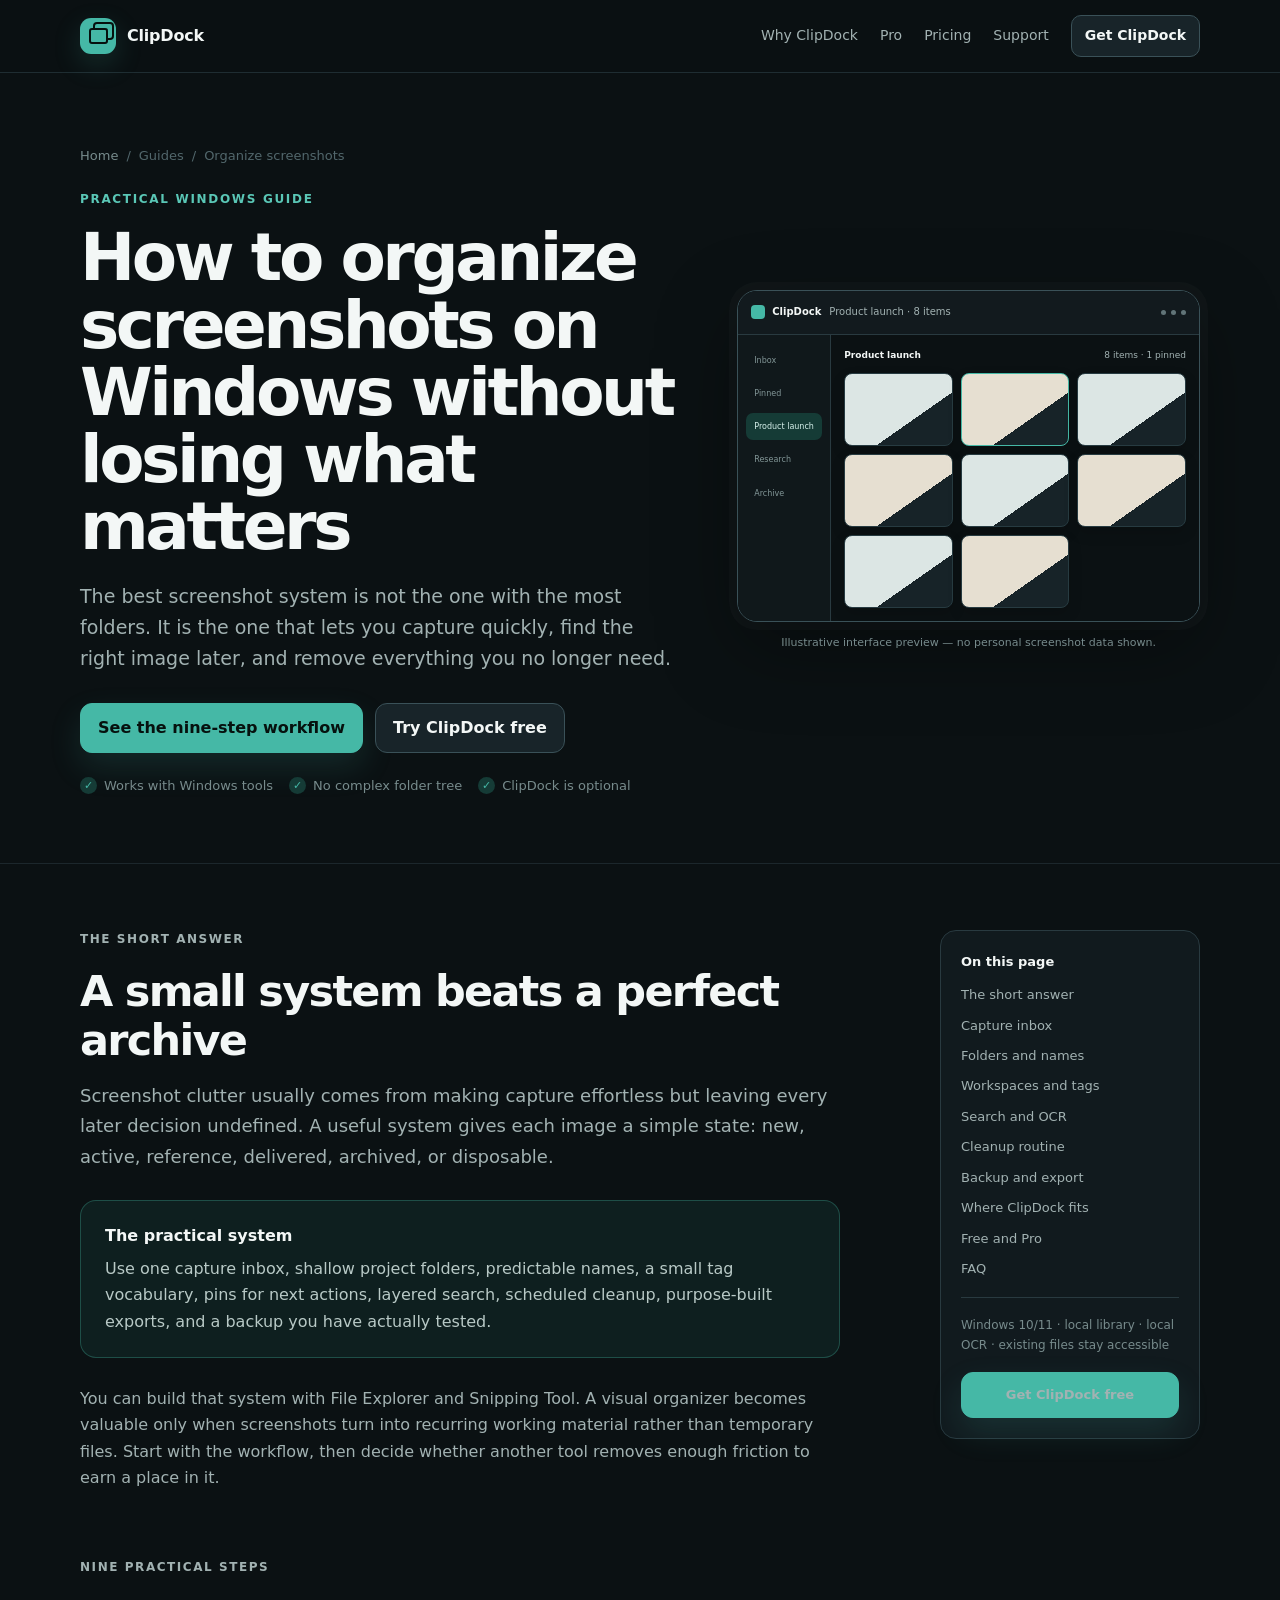
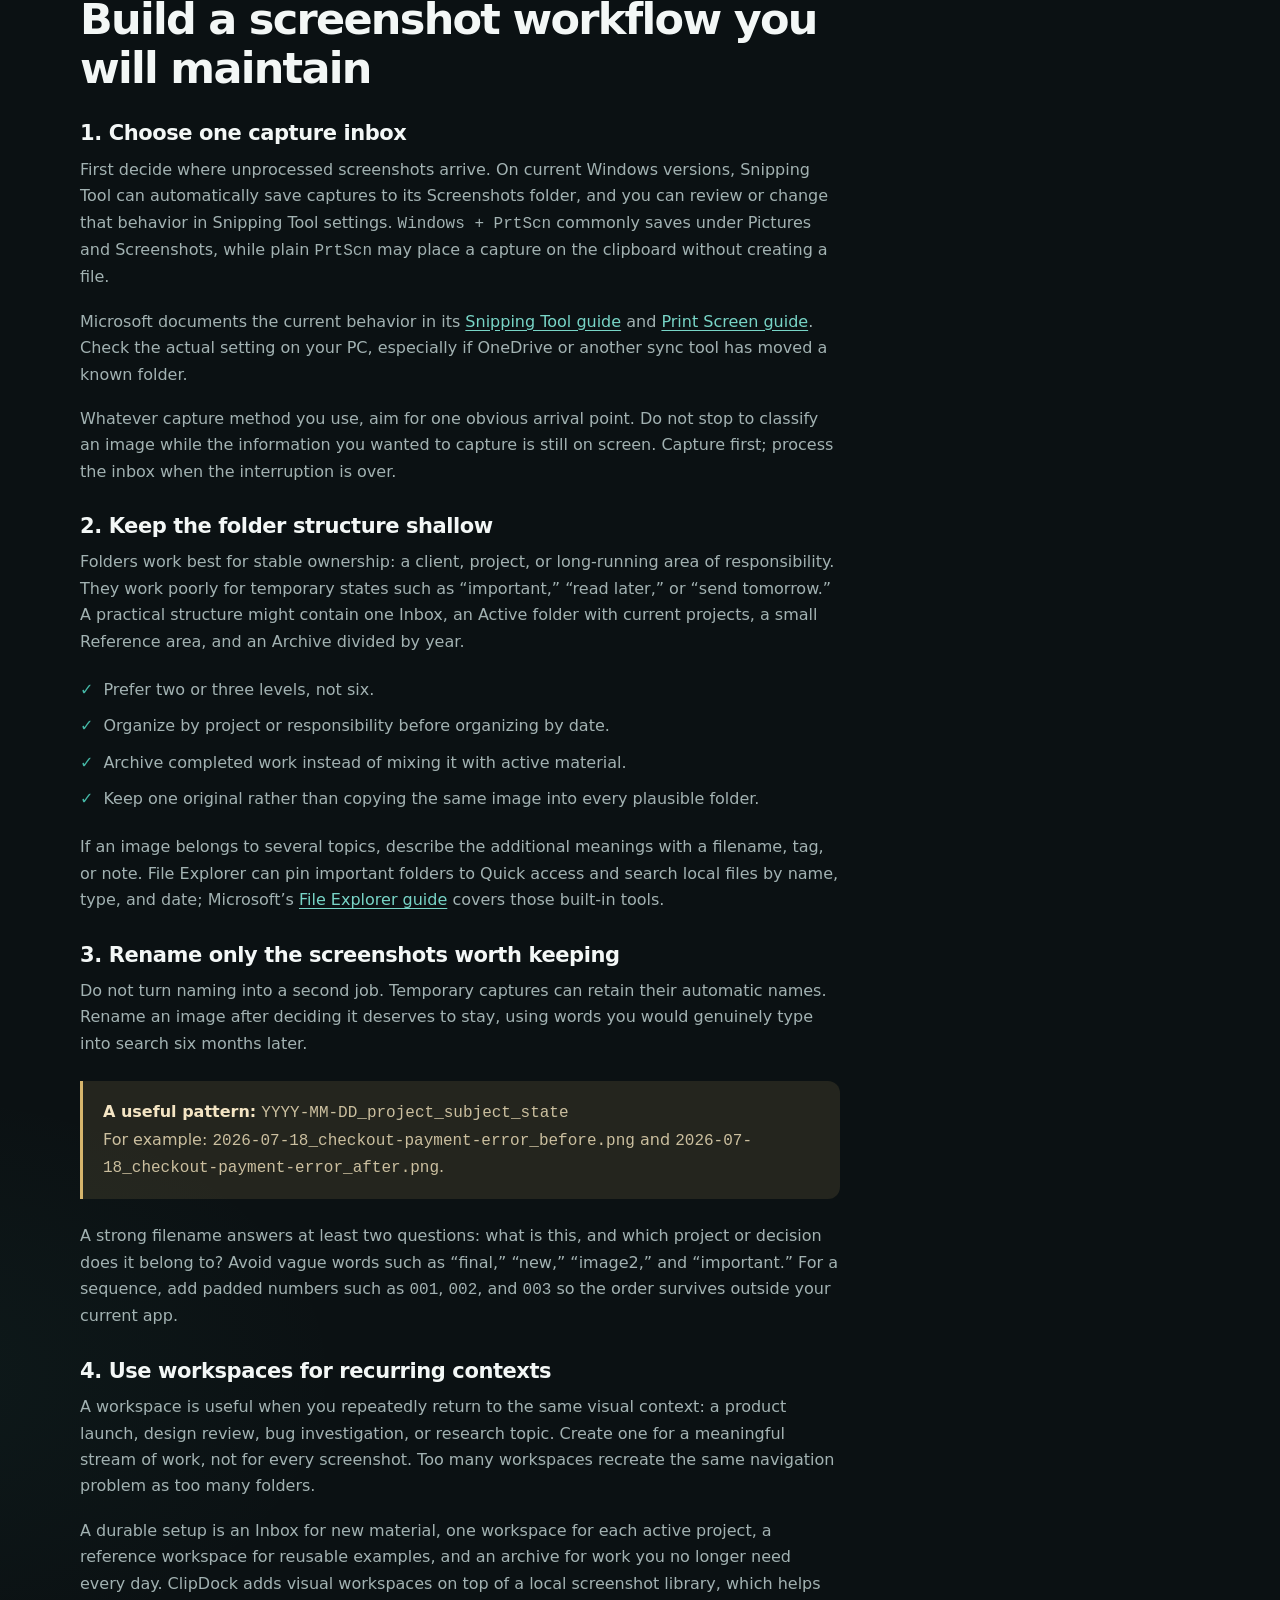
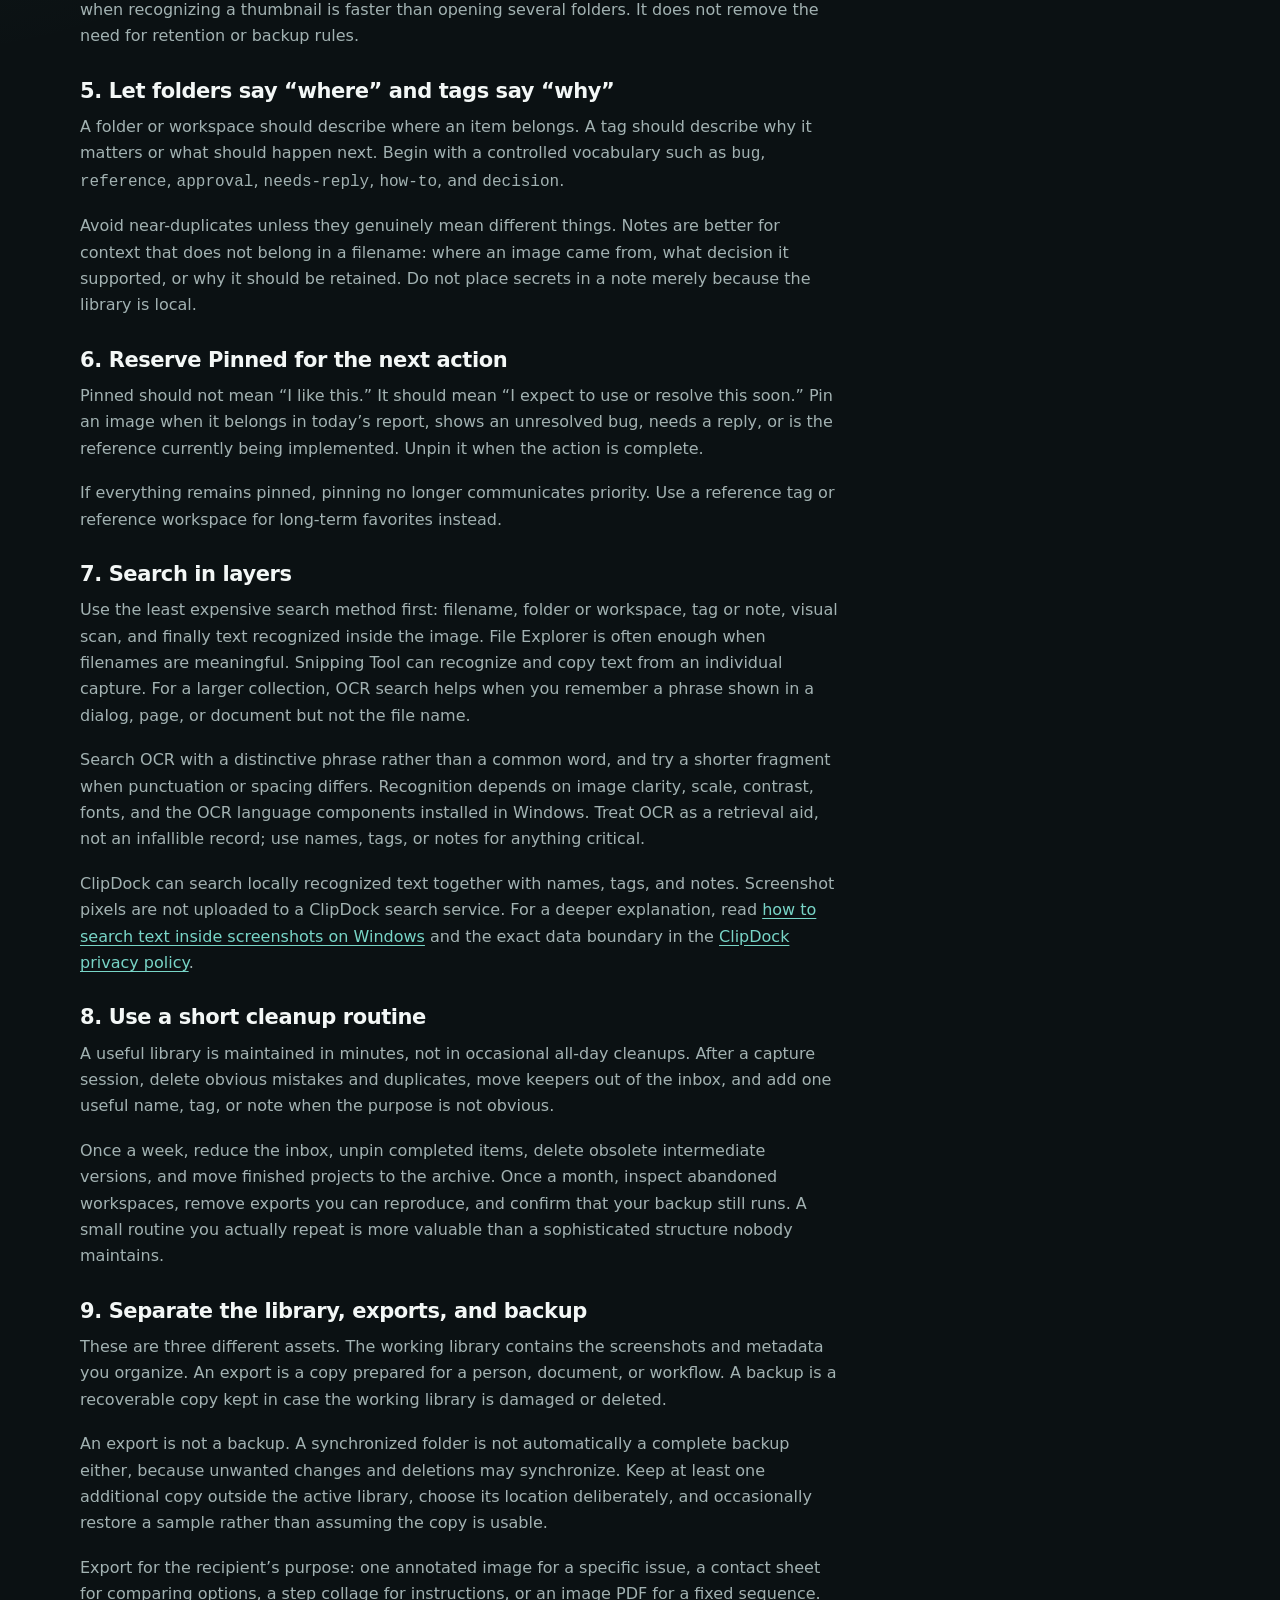
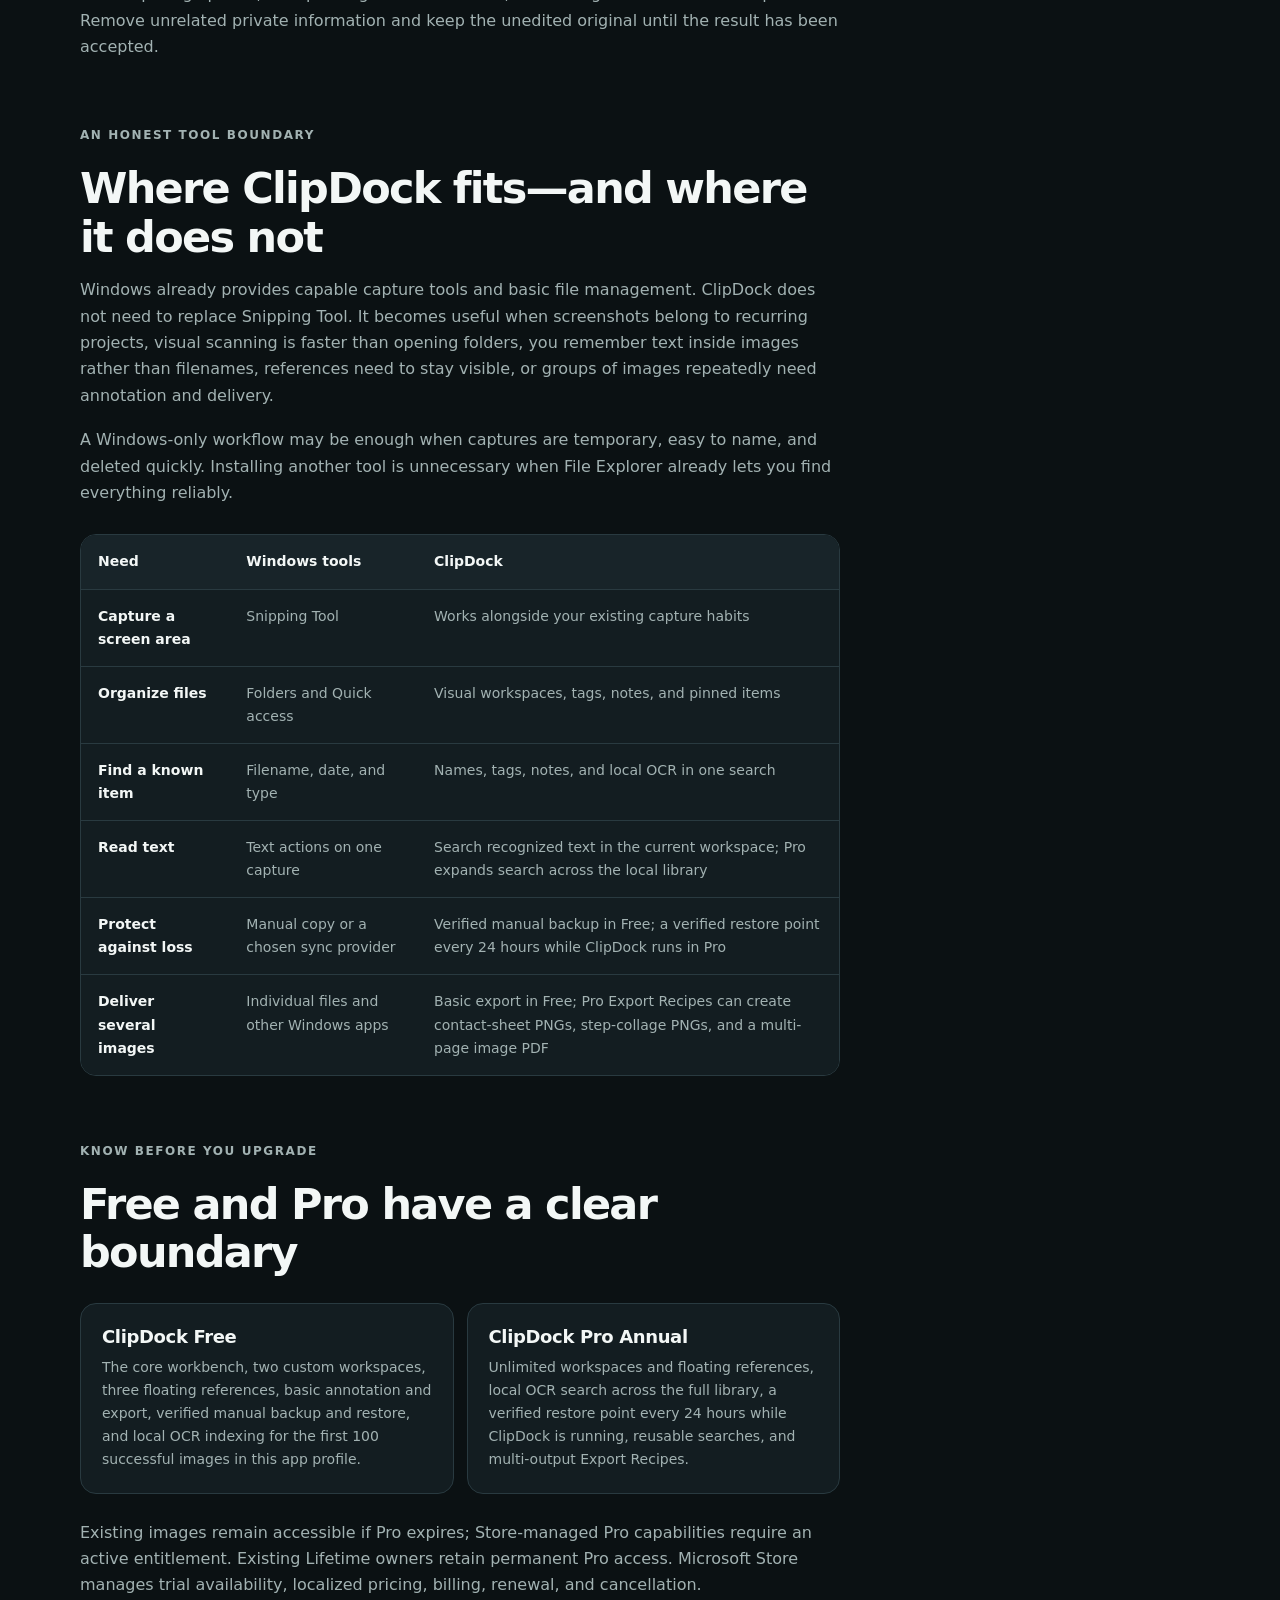
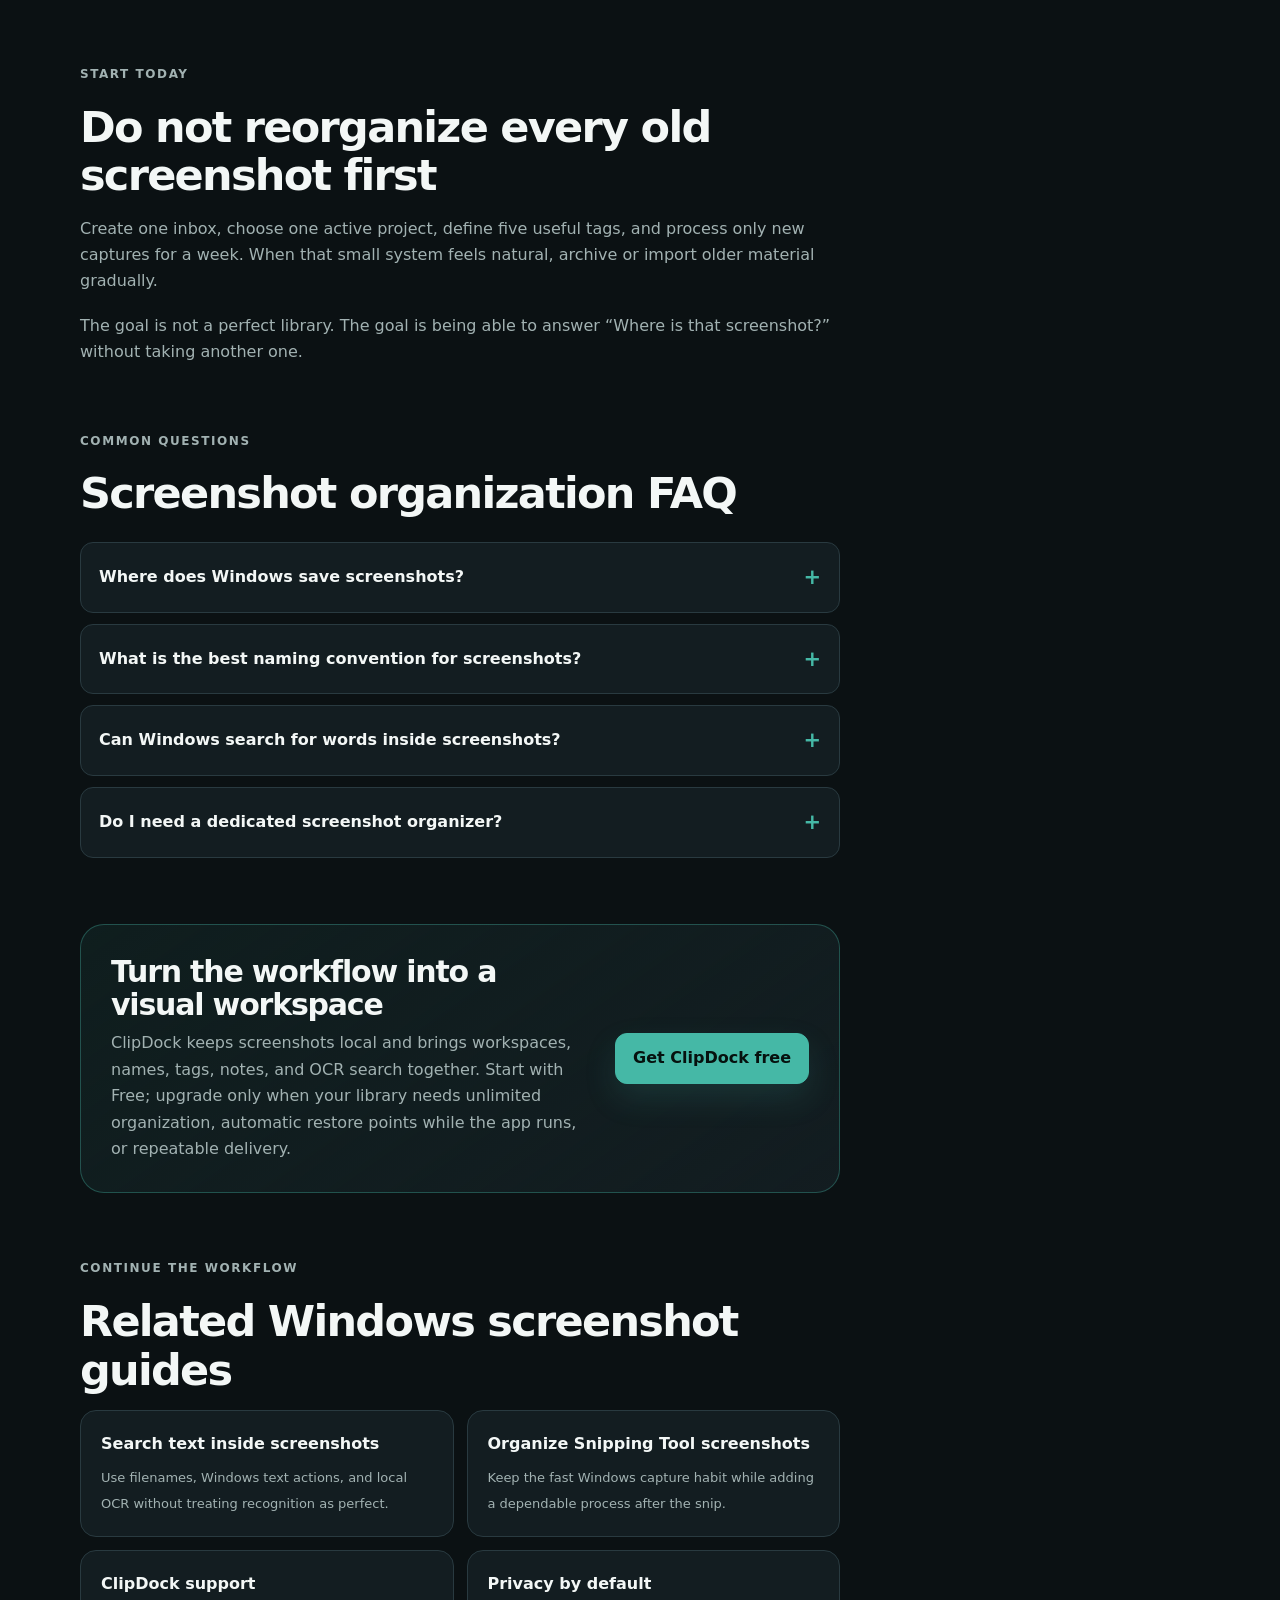
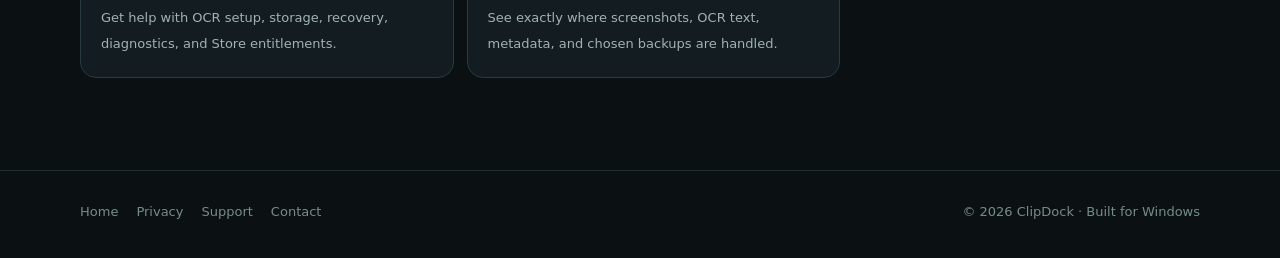
==== commit 1ffef664: "Launch ClipDock 2.1 website content" ====
--- a/how-to-organize-screenshots-on-windows.html
+++ b/how-to-organize-screenshots-on-windows.html
@@ -218,7 +218,7 @@
             <div class="featureGrid">
               <div class="featureCard">
                 <h3>ClipDock Free</h3>
-                <p>The core workbench, two custom workspaces, three floating references, basic annotation and export, verified manual backup and restore, and local OCR indexing for up to 100 screenshots per workspace.</p>
+                <p>The core workbench, two custom workspaces, three floating references, basic annotation and export, verified manual backup and restore, and local OCR indexing for the first 100 successful images in this app profile.</p>
               </div>
               <div class="featureCard">
                 <h3>ClipDock Pro Annual</h3>
--- a/assets/content.css
+++ b/assets/content.css
@@ -101,6 +101,7 @@
   overflow:hidden;border:1px solid var(--border-strong);border-radius:20px;
   background:var(--bg-deep);box-shadow:var(--shadow),0 0 0 8px rgba(255,255,255,.018);
 }
+.productVisual img.actualProduct{display:block;width:100%;height:auto}
 .visualTop{display:flex;align-items:center;gap:8px;height:44px;padding:0 13px;border-bottom:1px solid var(--border);background:#121a1e;color:var(--muted);font-size:10px}
 .visualBrand{display:flex;align-items:center;gap:7px;color:var(--text);font-weight:850}.visualBrand i{width:14px;height:14px;border-radius:4px;background:var(--brand)}
 .visualDots{display:flex;gap:5px;margin-left:auto}.visualDots i{width:5px;height:5px;border-radius:50%;background:#617478}
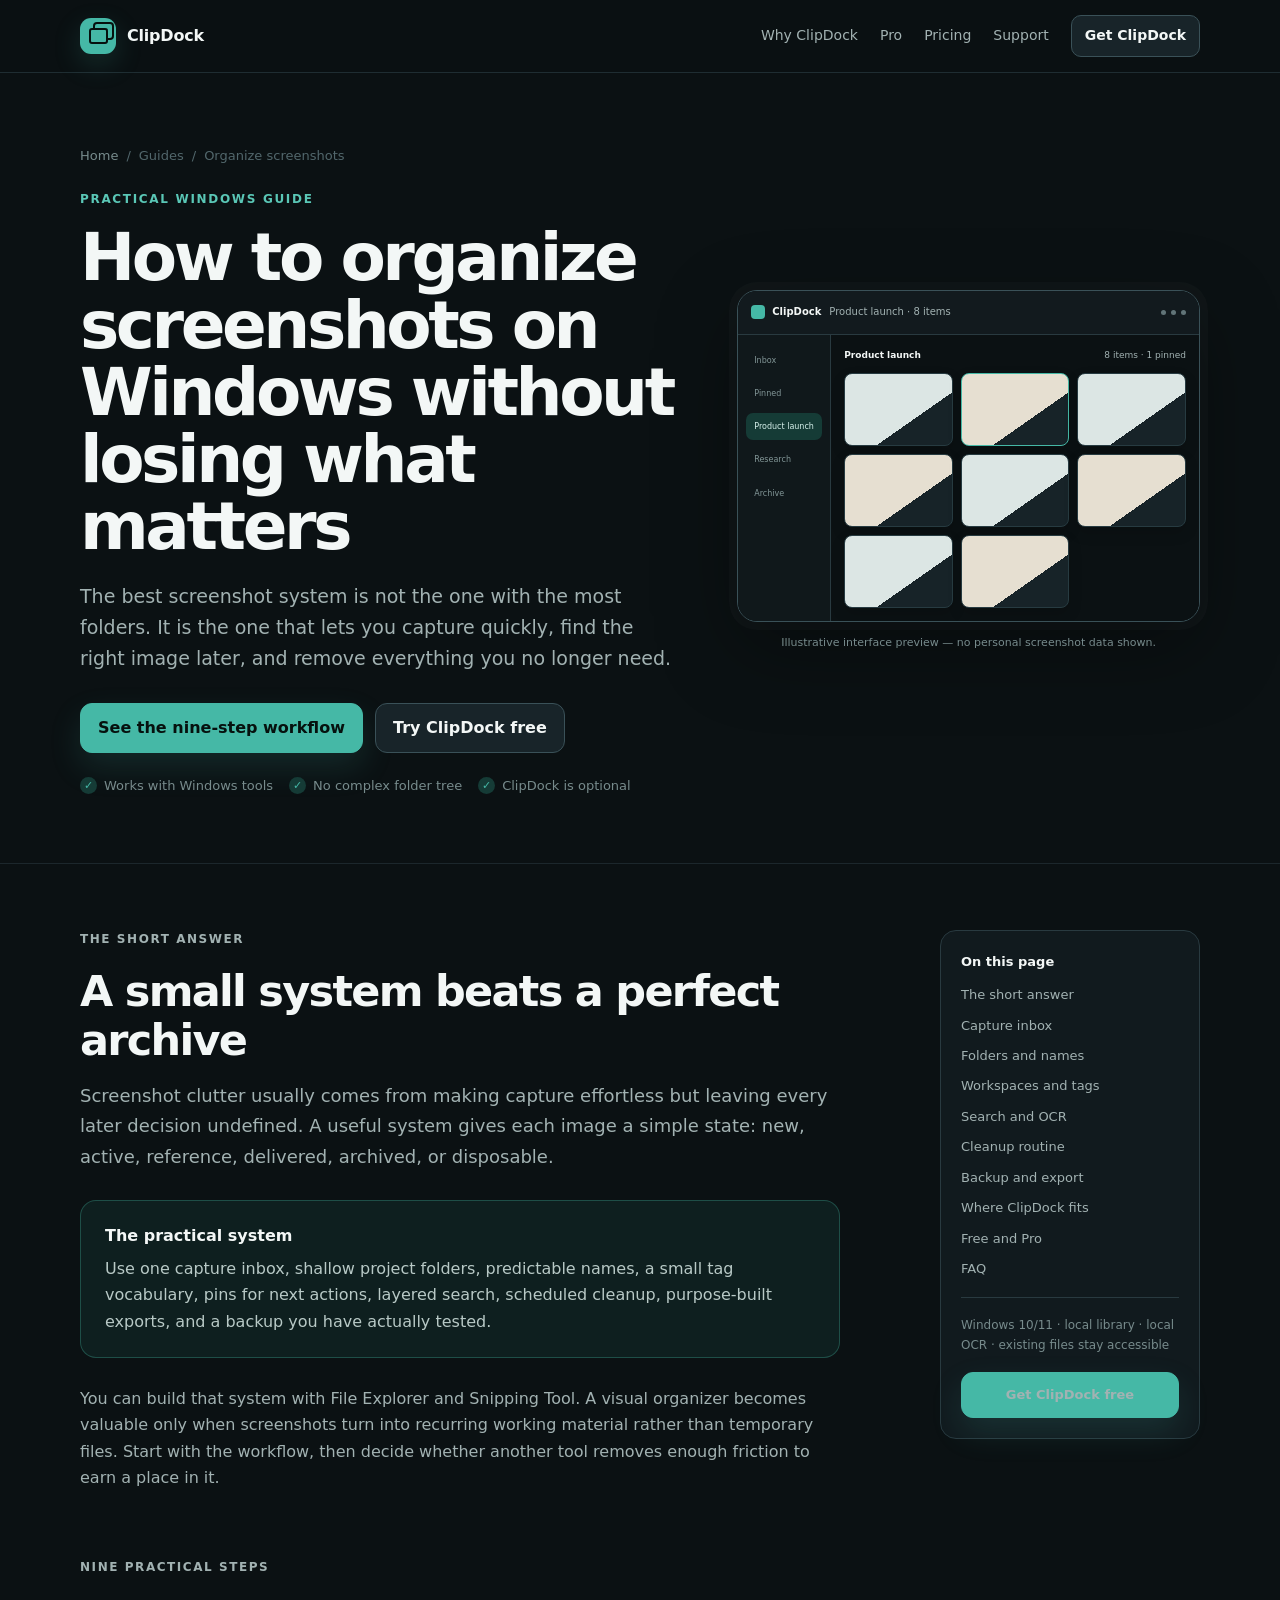
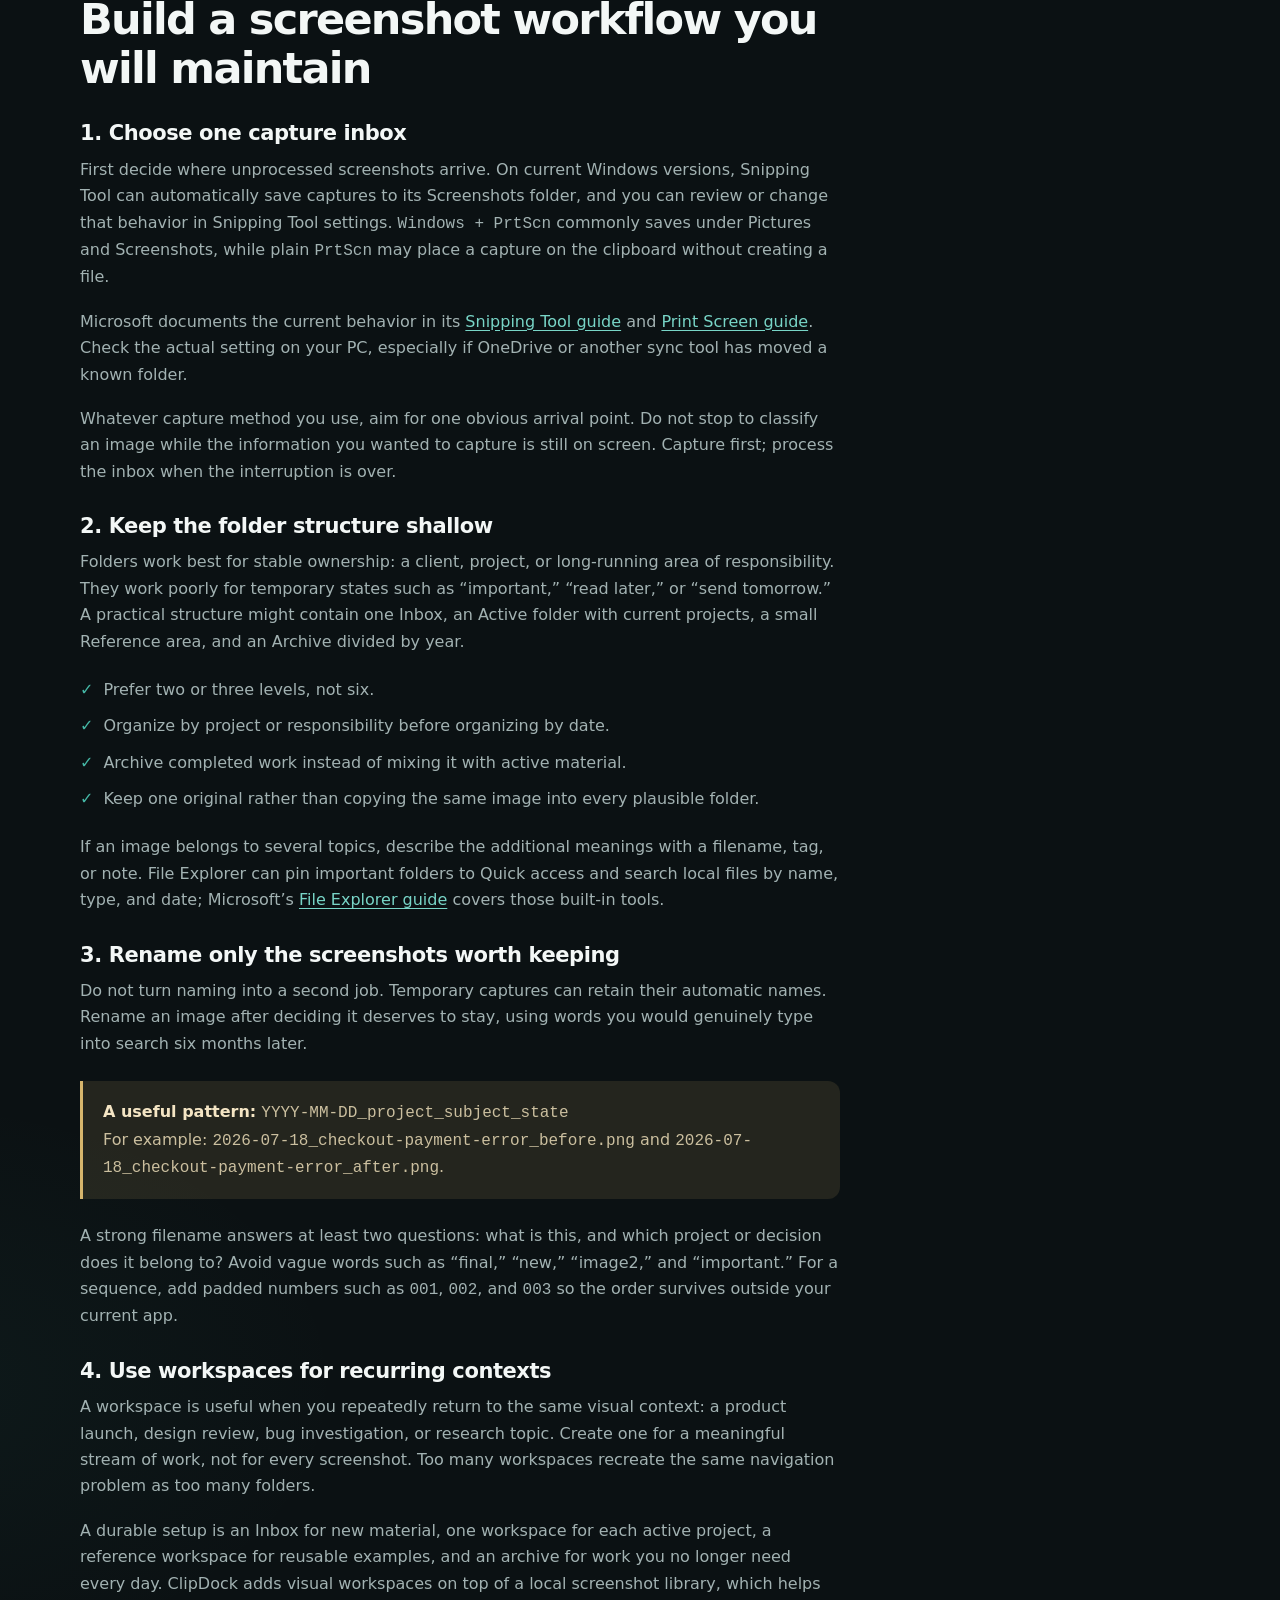
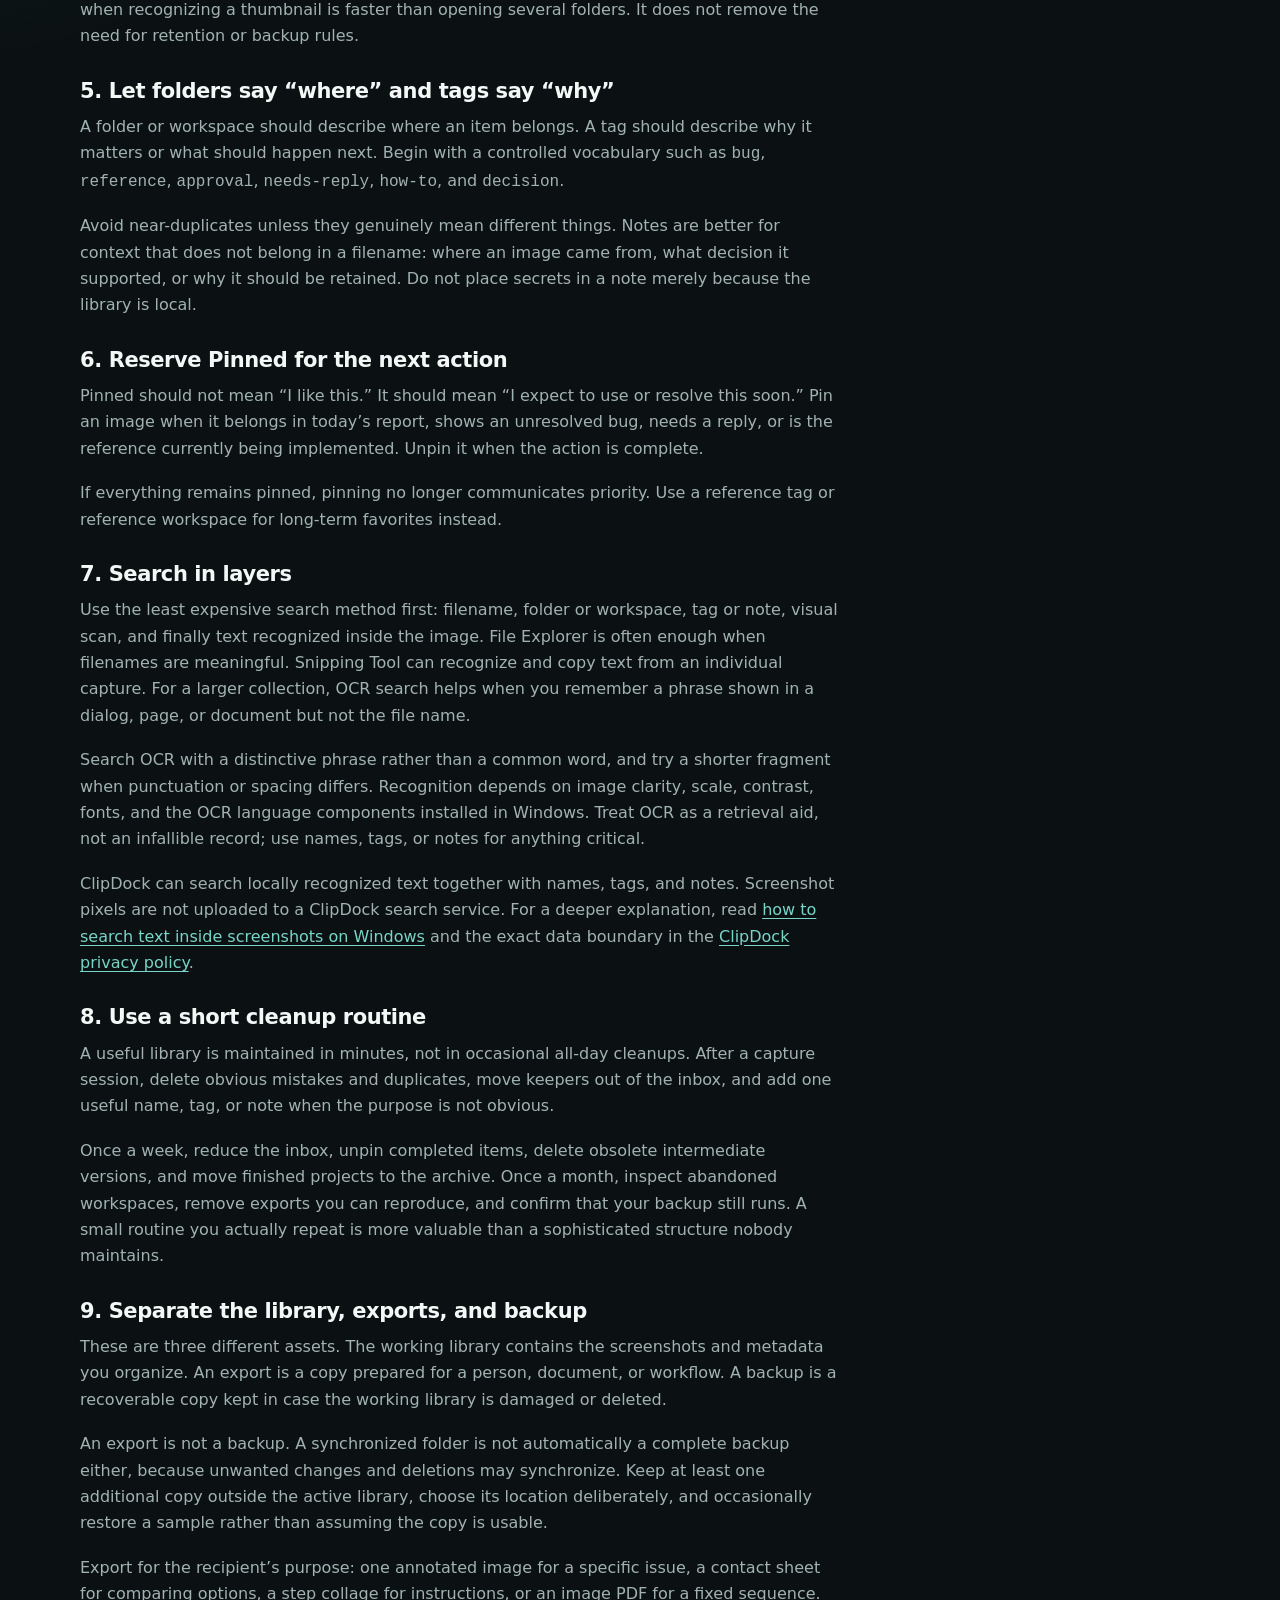
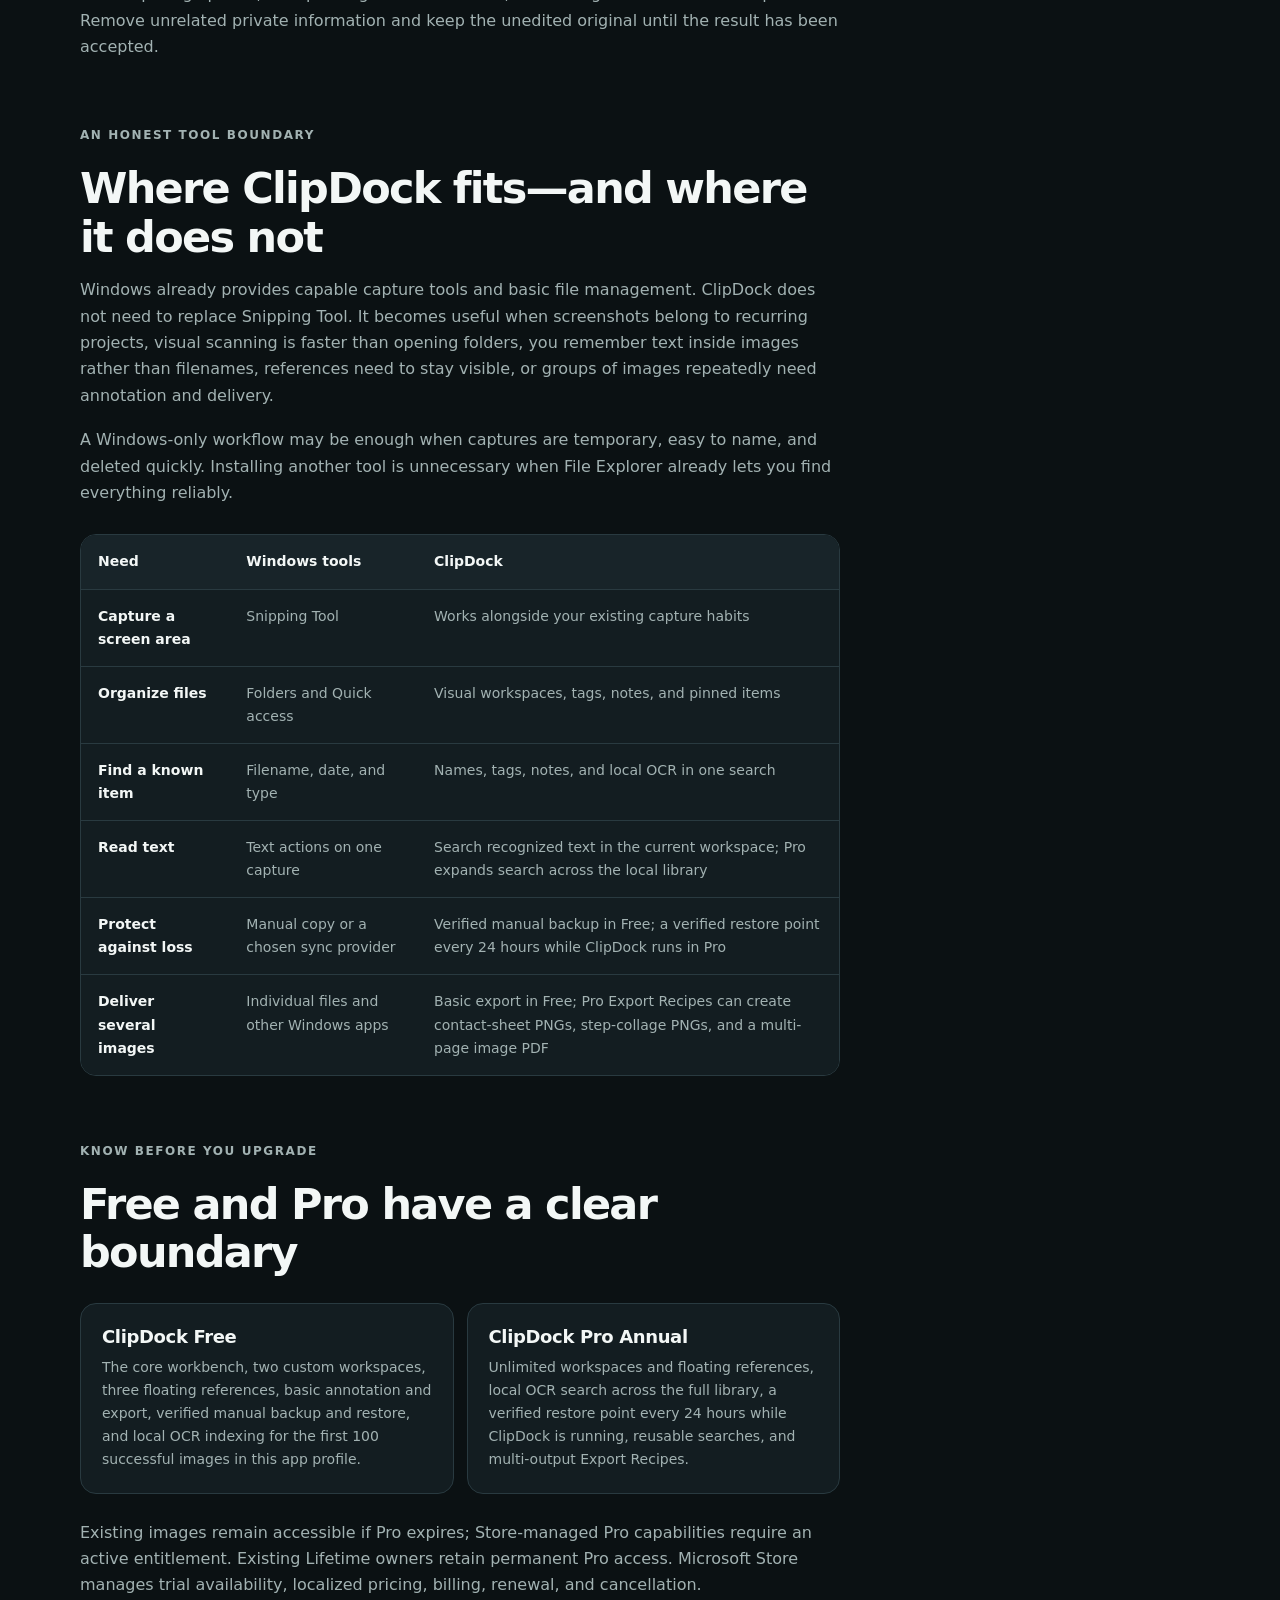
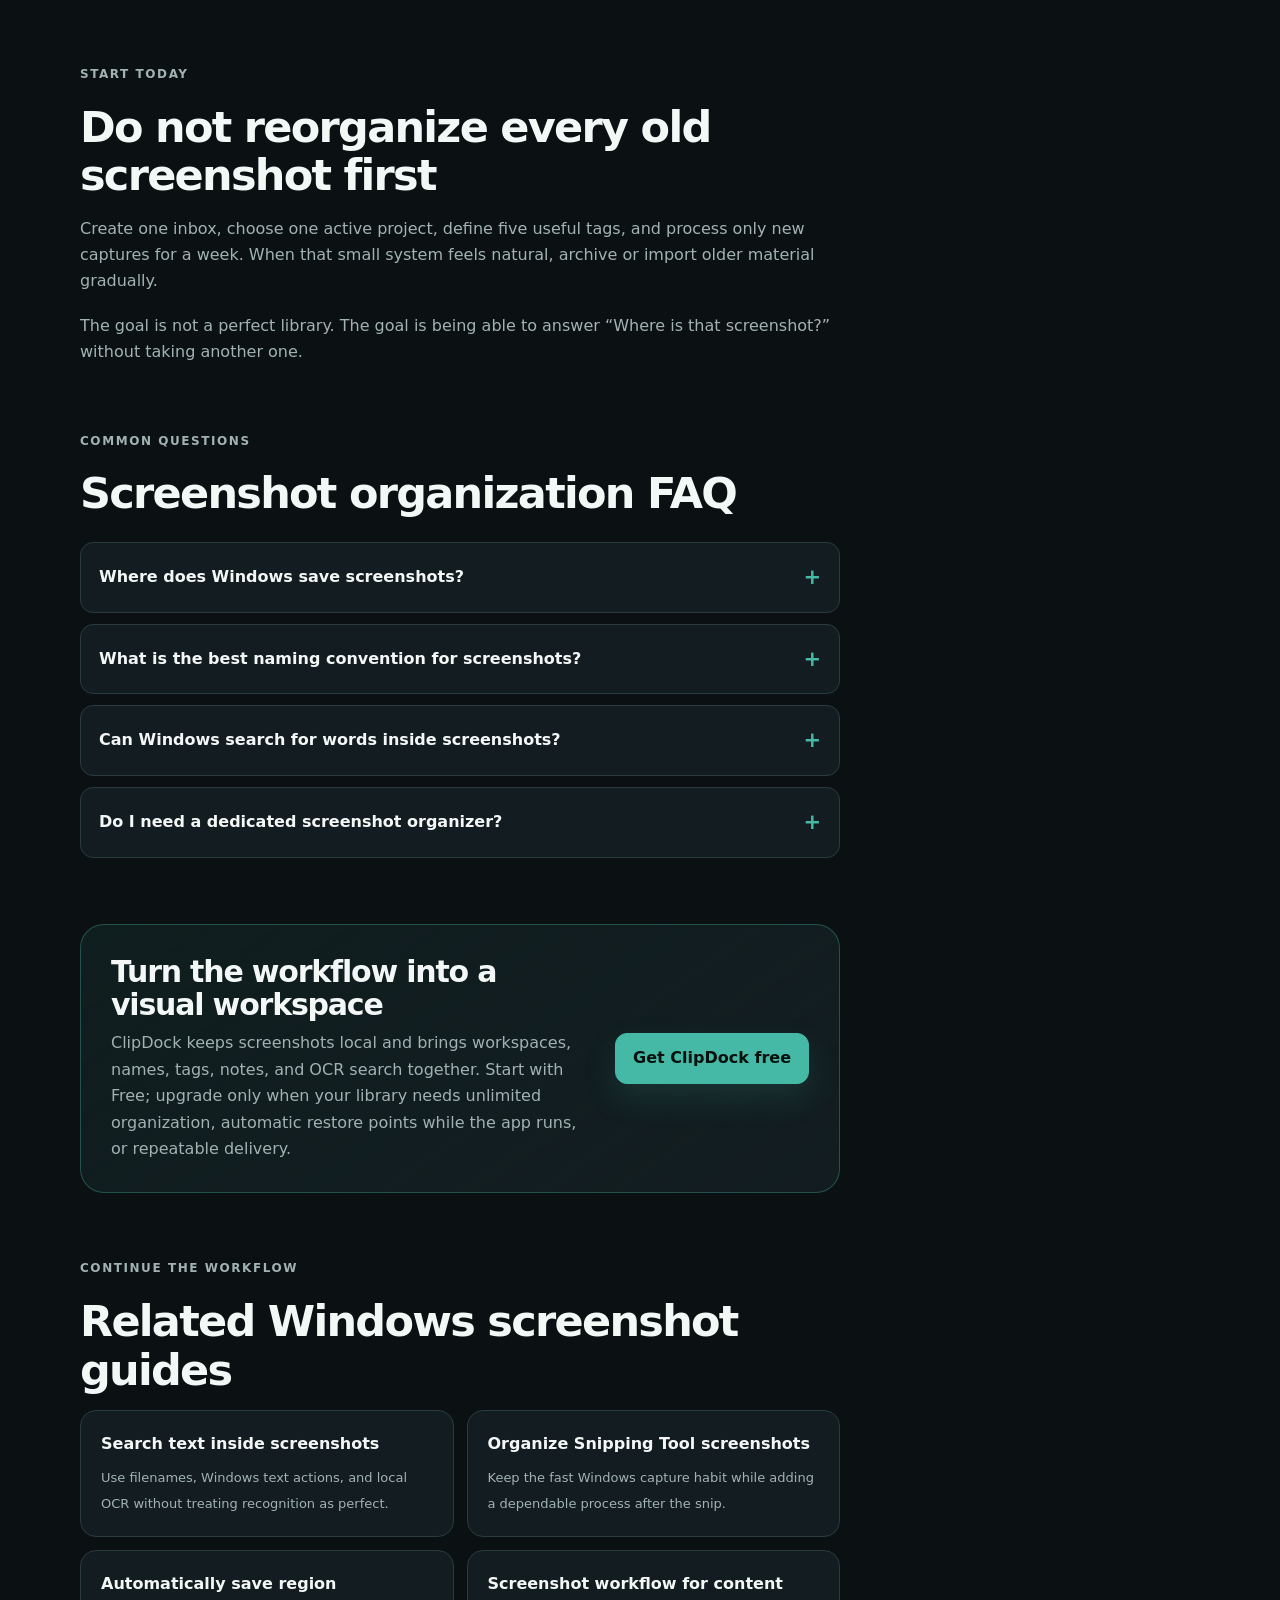
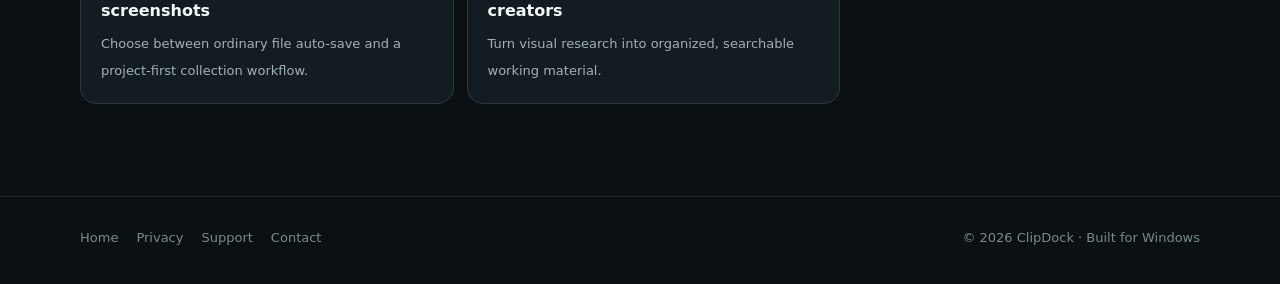
==== commit 52e0c53b: "seo: focus ClipDock on continuous screenshot workflows" ====
--- a/how-to-organize-screenshots-on-windows.html
+++ b/how-to-organize-screenshots-on-windows.html
@@ -274,8 +274,8 @@
             <div class="relatedGrid">
               <a class="relatedCard" href="search-text-in-screenshots-windows.html"><strong>Search text inside screenshots</strong><span>Use filenames, Windows text actions, and local OCR without treating recognition as perfect.</span></a>
               <a class="relatedCard" href="organize-snipping-tool-screenshots.html"><strong>Organize Snipping Tool screenshots</strong><span>Keep the fast Windows capture habit while adding a dependable process after the snip.</span></a>
-              <a class="relatedCard" href="support.html"><strong>ClipDock support</strong><span>Get help with OCR setup, storage, recovery, diagnostics, and Store entitlements.</span></a>
-              <a class="relatedCard" href="privacy.html"><strong>Privacy by default</strong><span>See exactly where screenshots, OCR text, metadata, and chosen backups are handled.</span></a>
+              <a class="relatedCard" href="automatically-save-region-screenshots-windows.html"><strong>Automatically save region screenshots</strong><span>Choose between ordinary file auto-save and a project-first collection workflow.</span></a>
+              <a class="relatedCard" href="screenshot-organizer-content-creators.html"><strong>Screenshot workflow for content creators</strong><span>Turn visual research into organized, searchable working material.</span></a>
             </div>
           </section>
         </article>
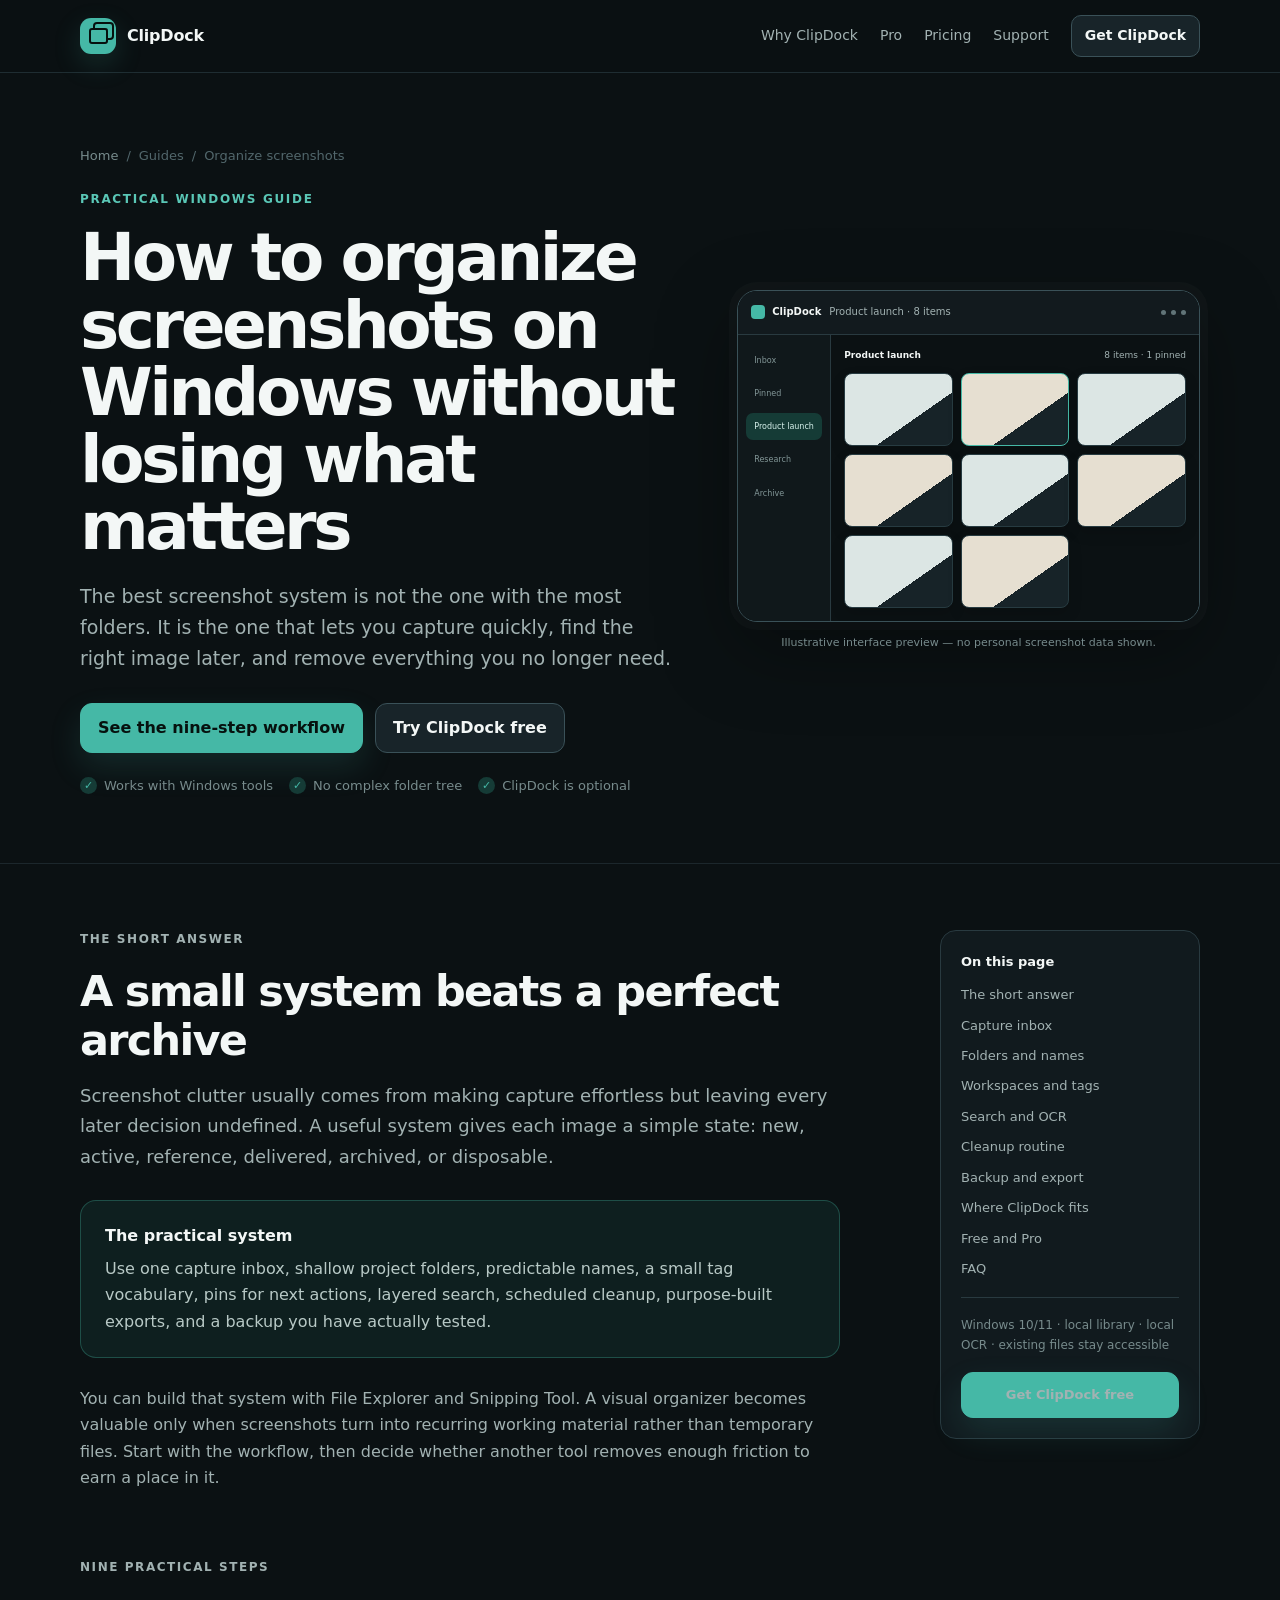
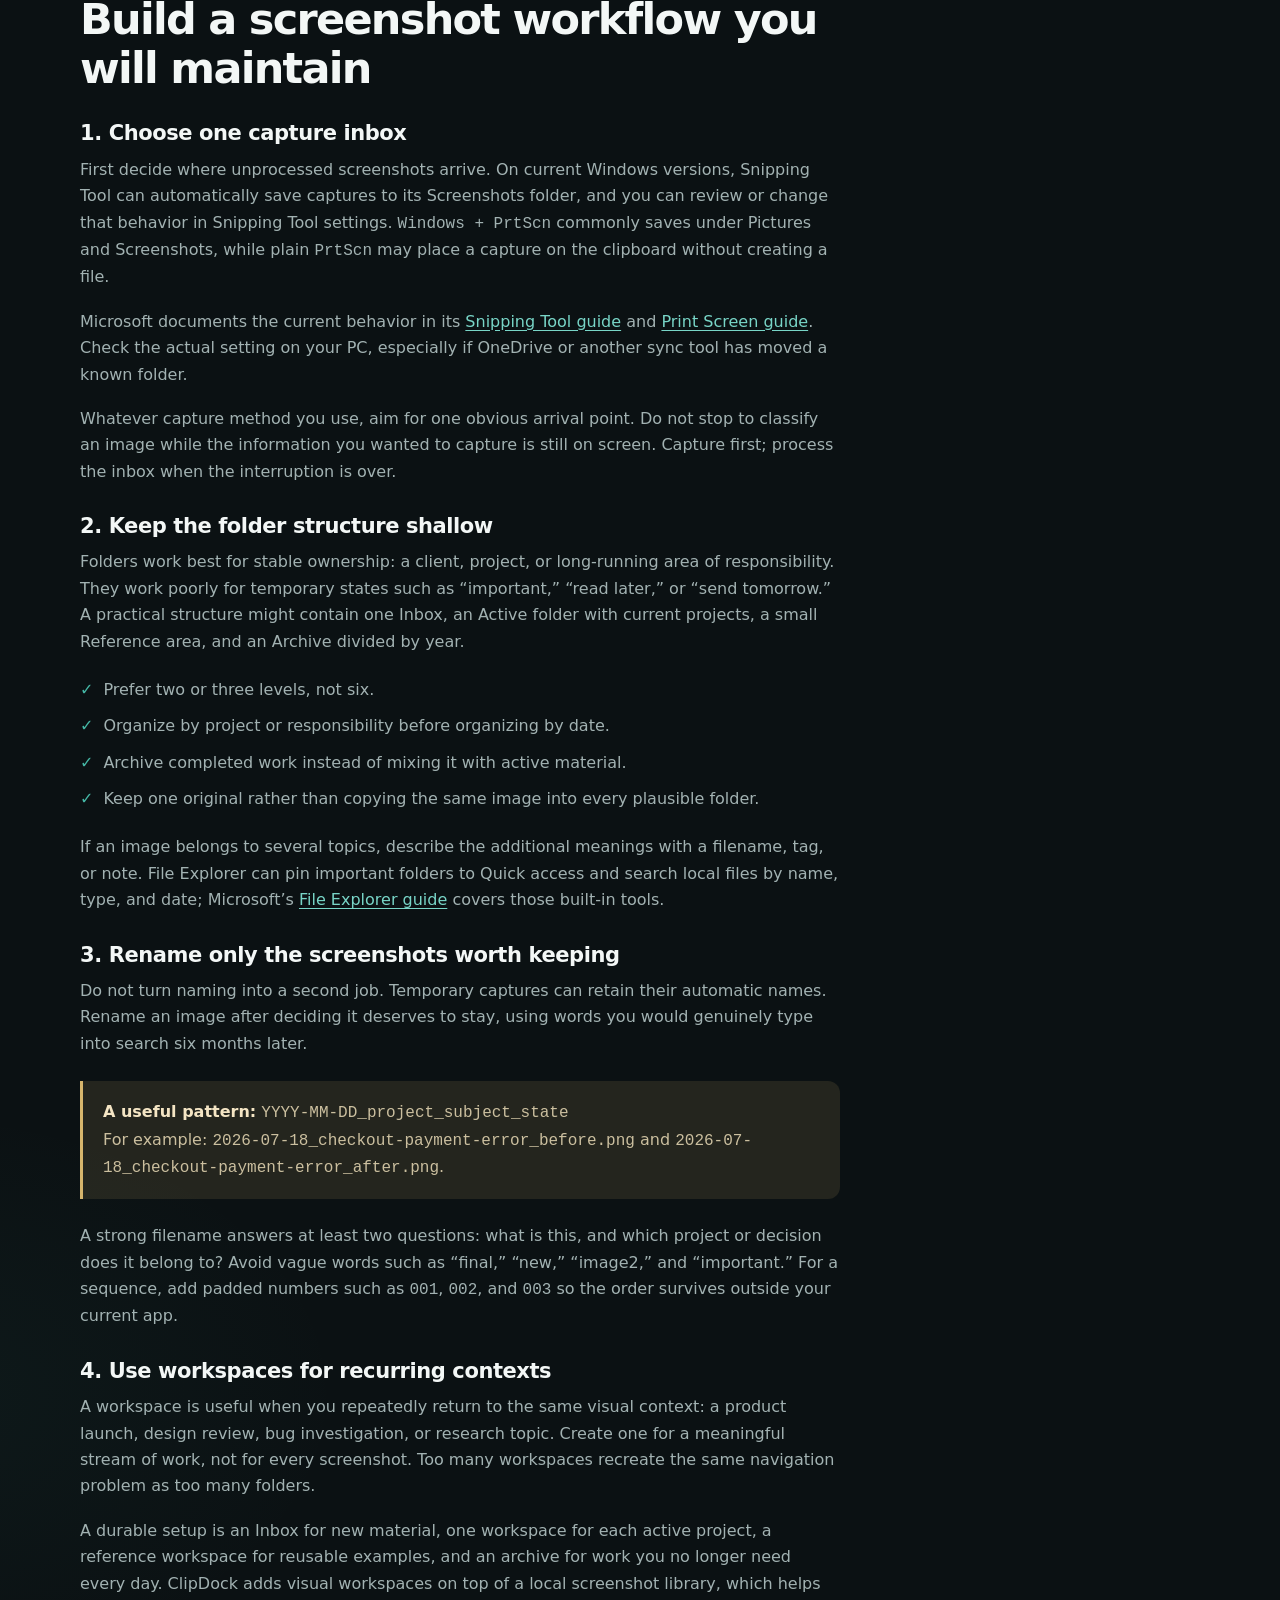
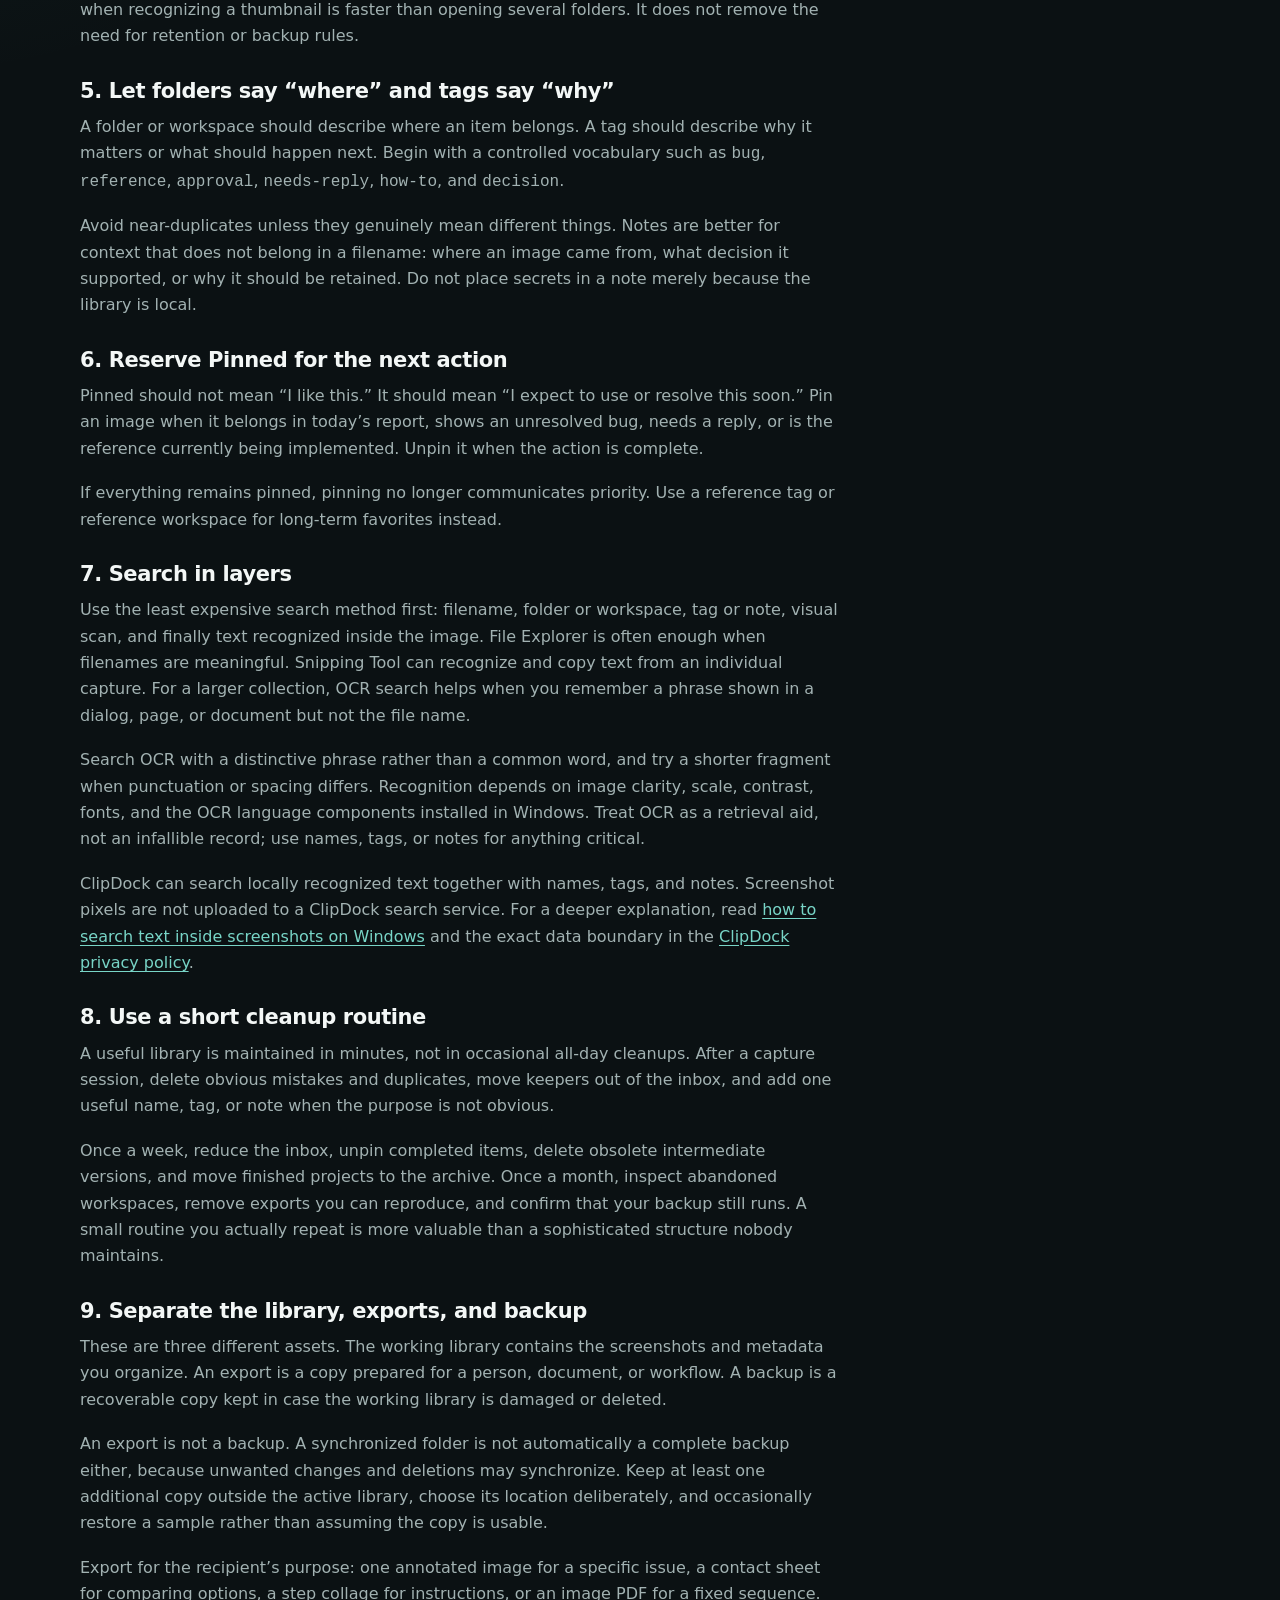
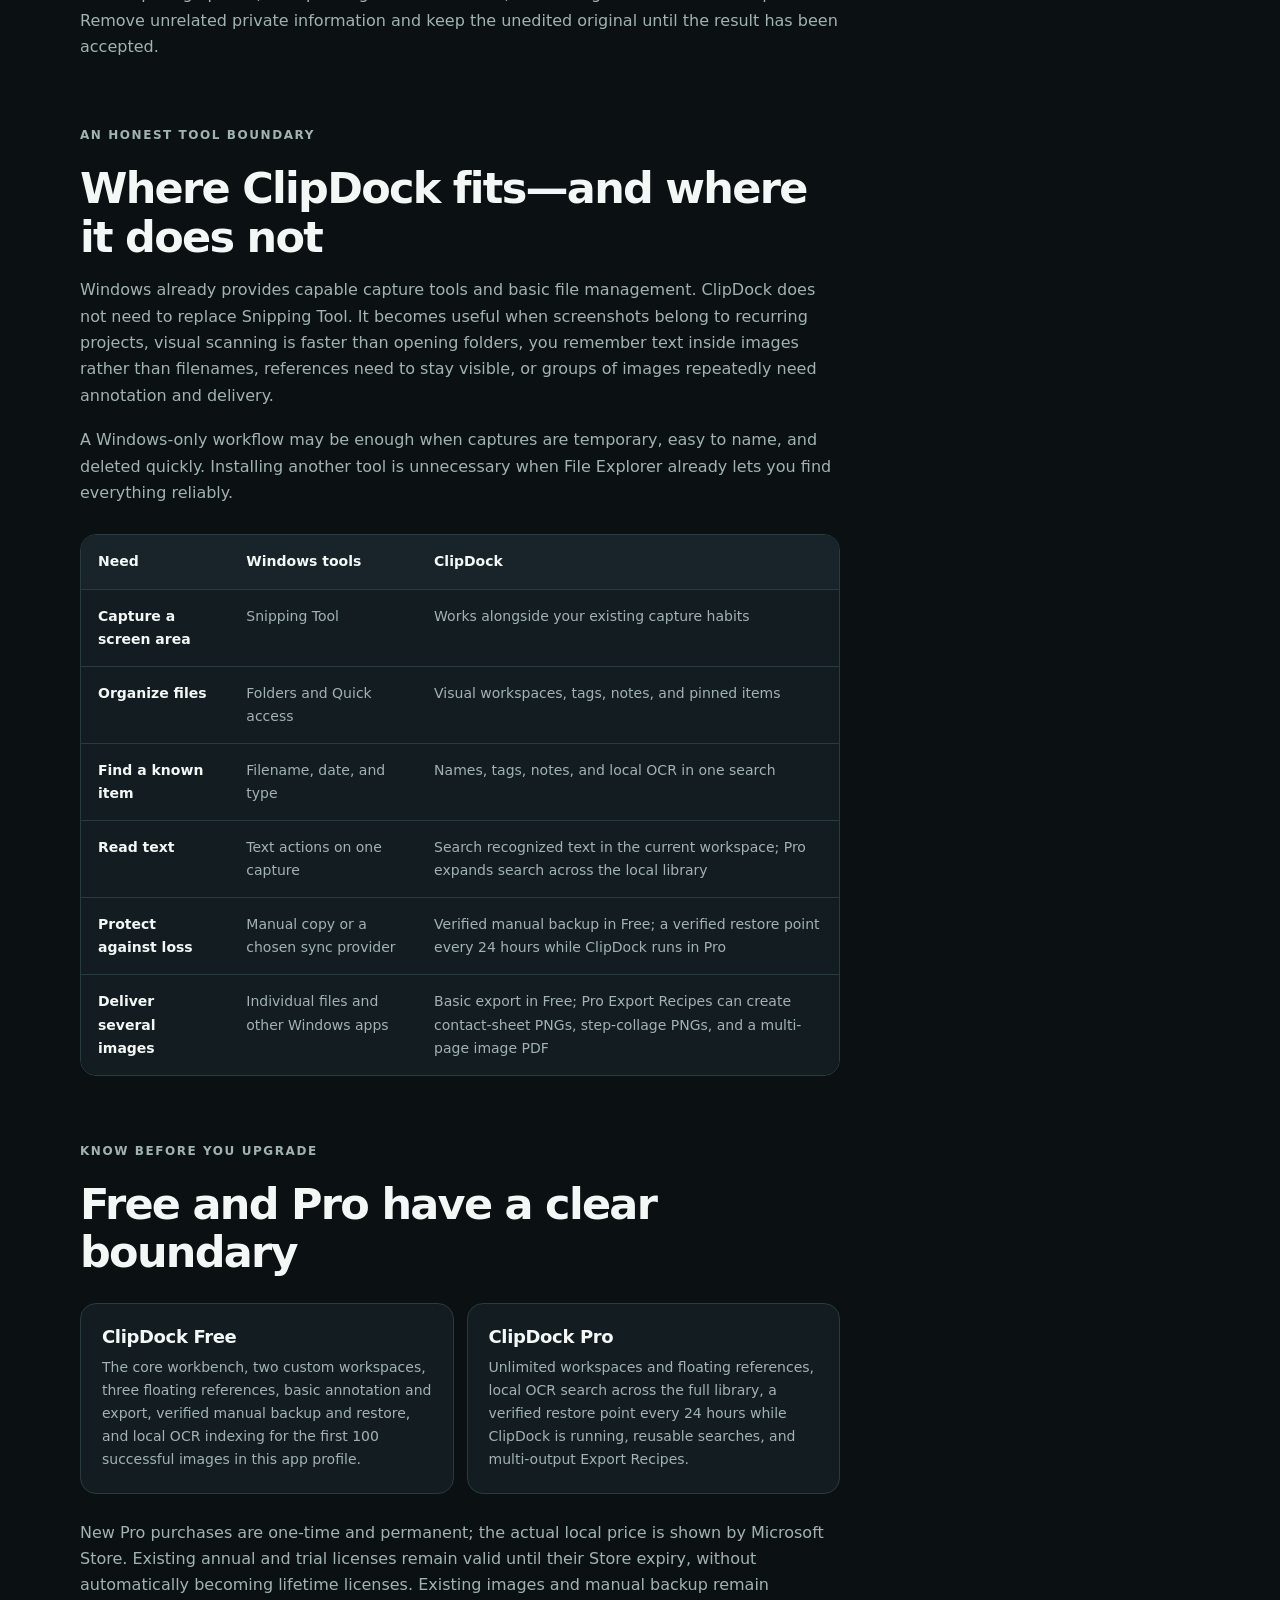
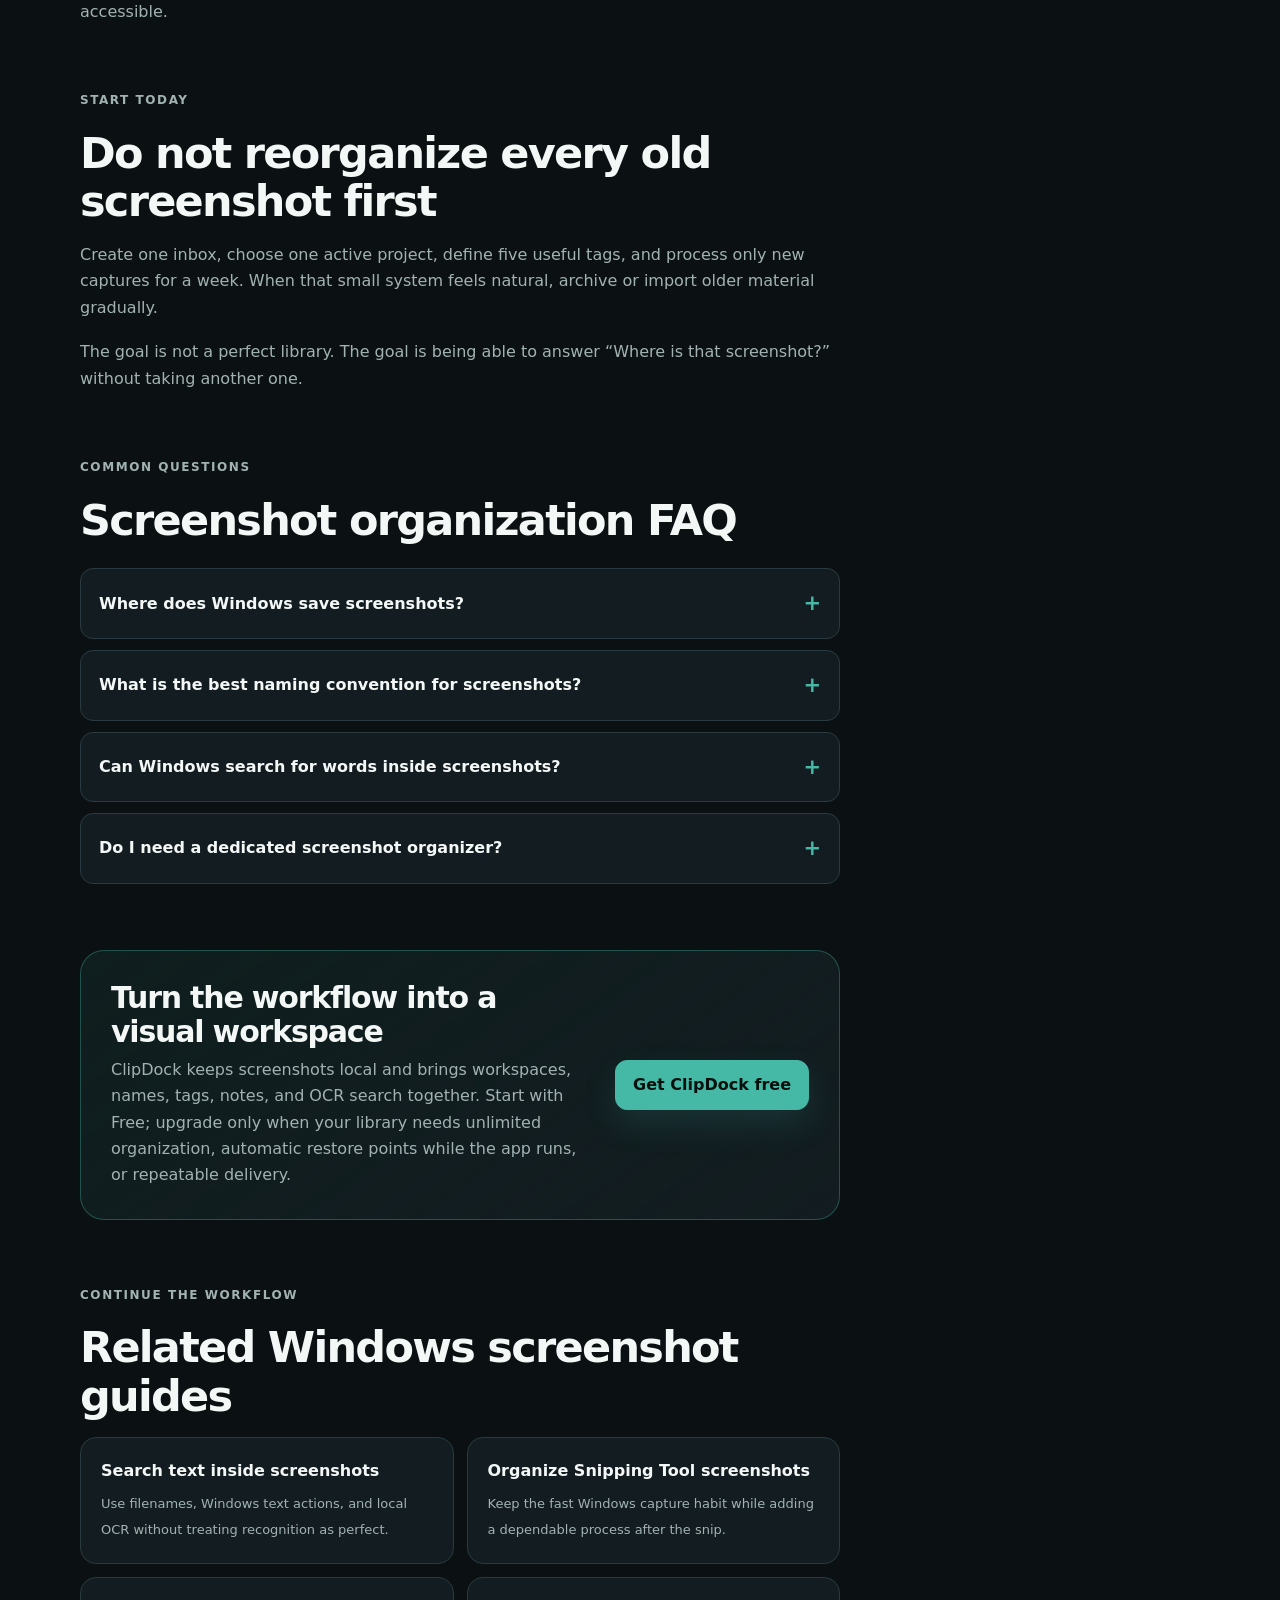
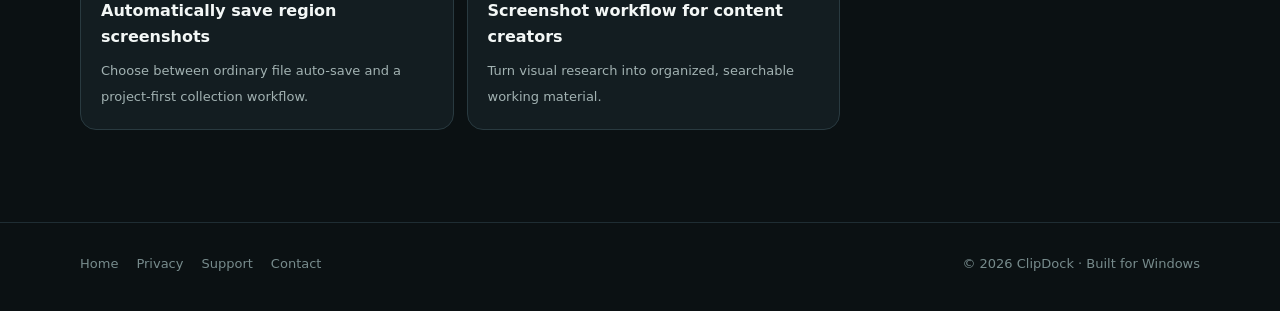
==== commit 695b625a: "Update Pro buyout and 2.2 workflow examples" ====
--- a/how-to-organize-screenshots-on-windows.html
+++ b/how-to-organize-screenshots-on-windows.html
@@ -221,11 +221,11 @@
                 <p>The core workbench, two custom workspaces, three floating references, basic annotation and export, verified manual backup and restore, and local OCR indexing for the first 100 successful images in this app profile.</p>
               </div>
               <div class="featureCard">
-                <h3>ClipDock Pro Annual</h3>
+                <h3>ClipDock Pro</h3>
                 <p>Unlimited workspaces and floating references, local OCR search across the full library, a verified restore point every 24 hours while ClipDock is running, reusable searches, and multi-output Export Recipes.</p>
               </div>
             </div>
-            <p>Existing images remain accessible if Pro expires; Store-managed Pro capabilities require an active entitlement. Existing Lifetime owners retain permanent Pro access. Microsoft Store manages trial availability, localized pricing, billing, renewal, and cancellation.</p>
+            <p>New Pro purchases are one-time and permanent; the actual local price is shown by Microsoft Store. Existing annual and trial licenses remain valid until their Store expiry, without automatically becoming lifetime licenses. Existing images and manual backup remain accessible.</p>
           </section>
 
           <section id="start-small">
